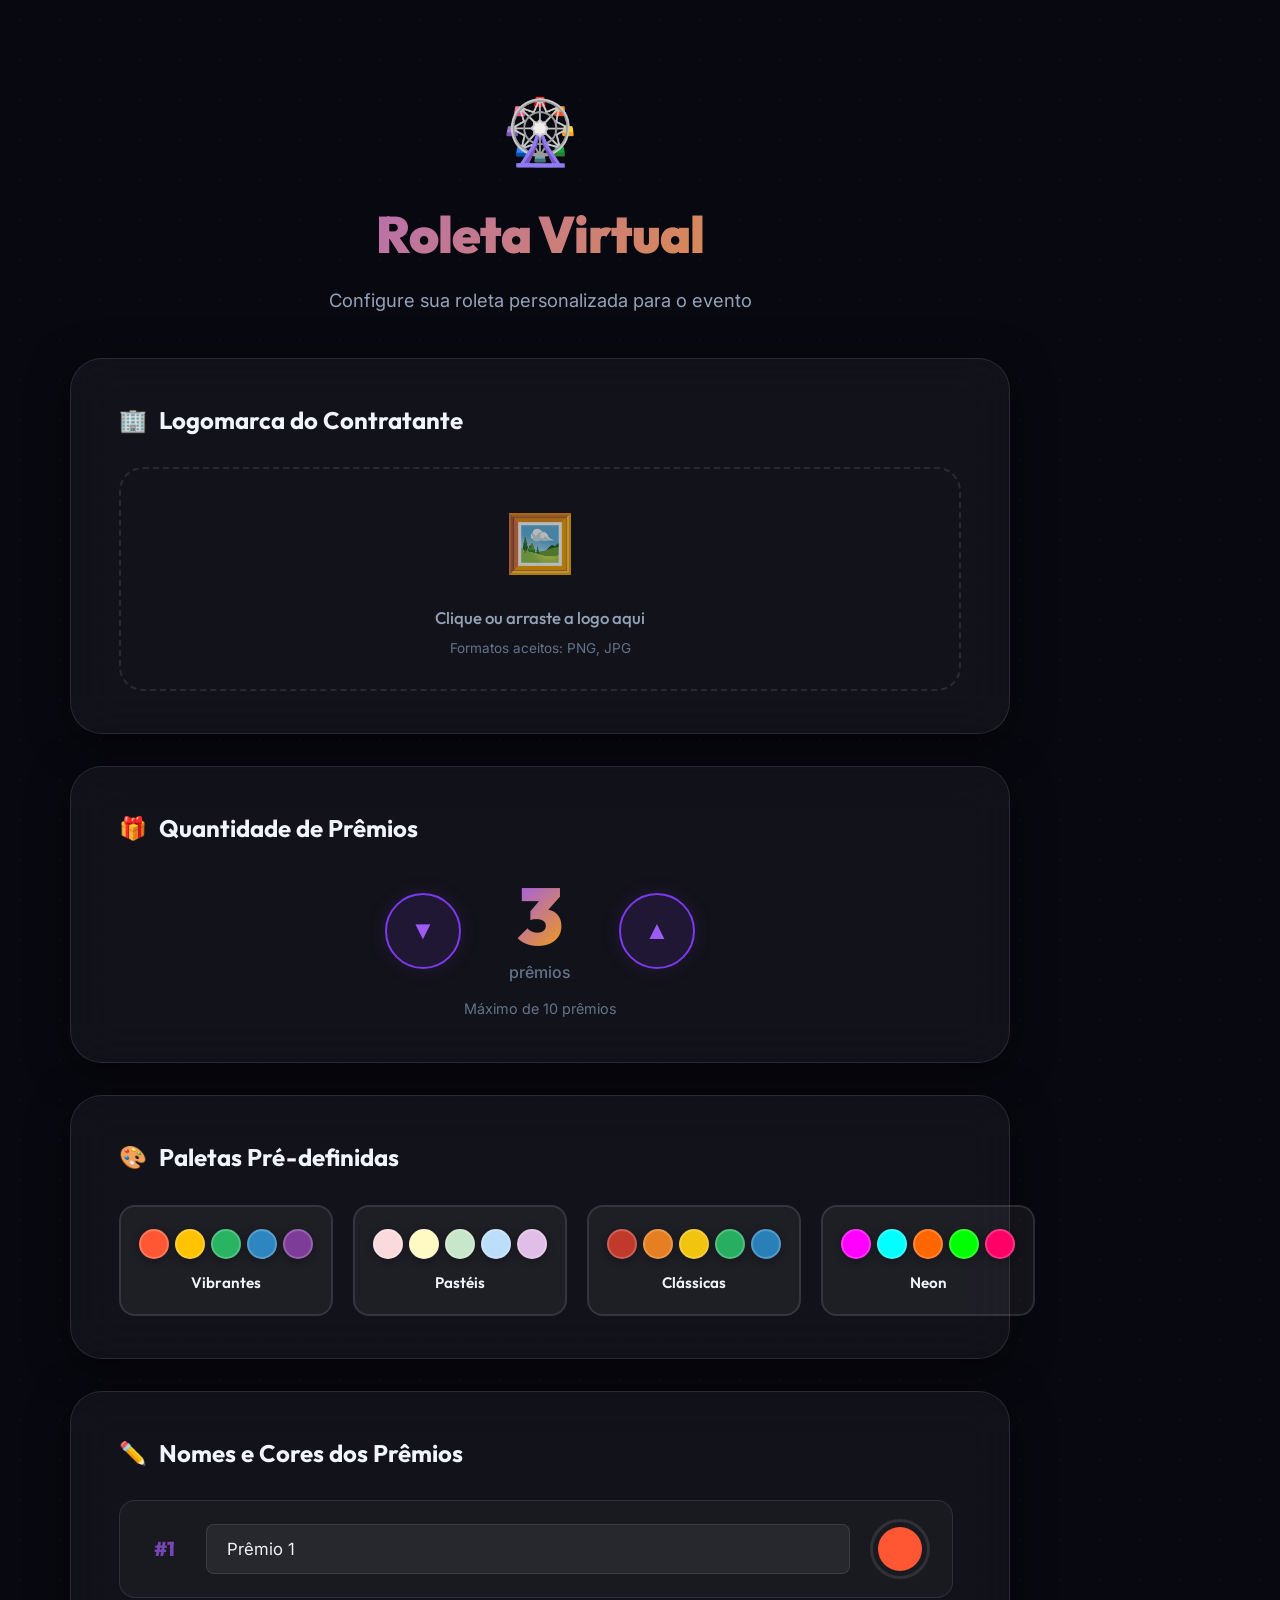
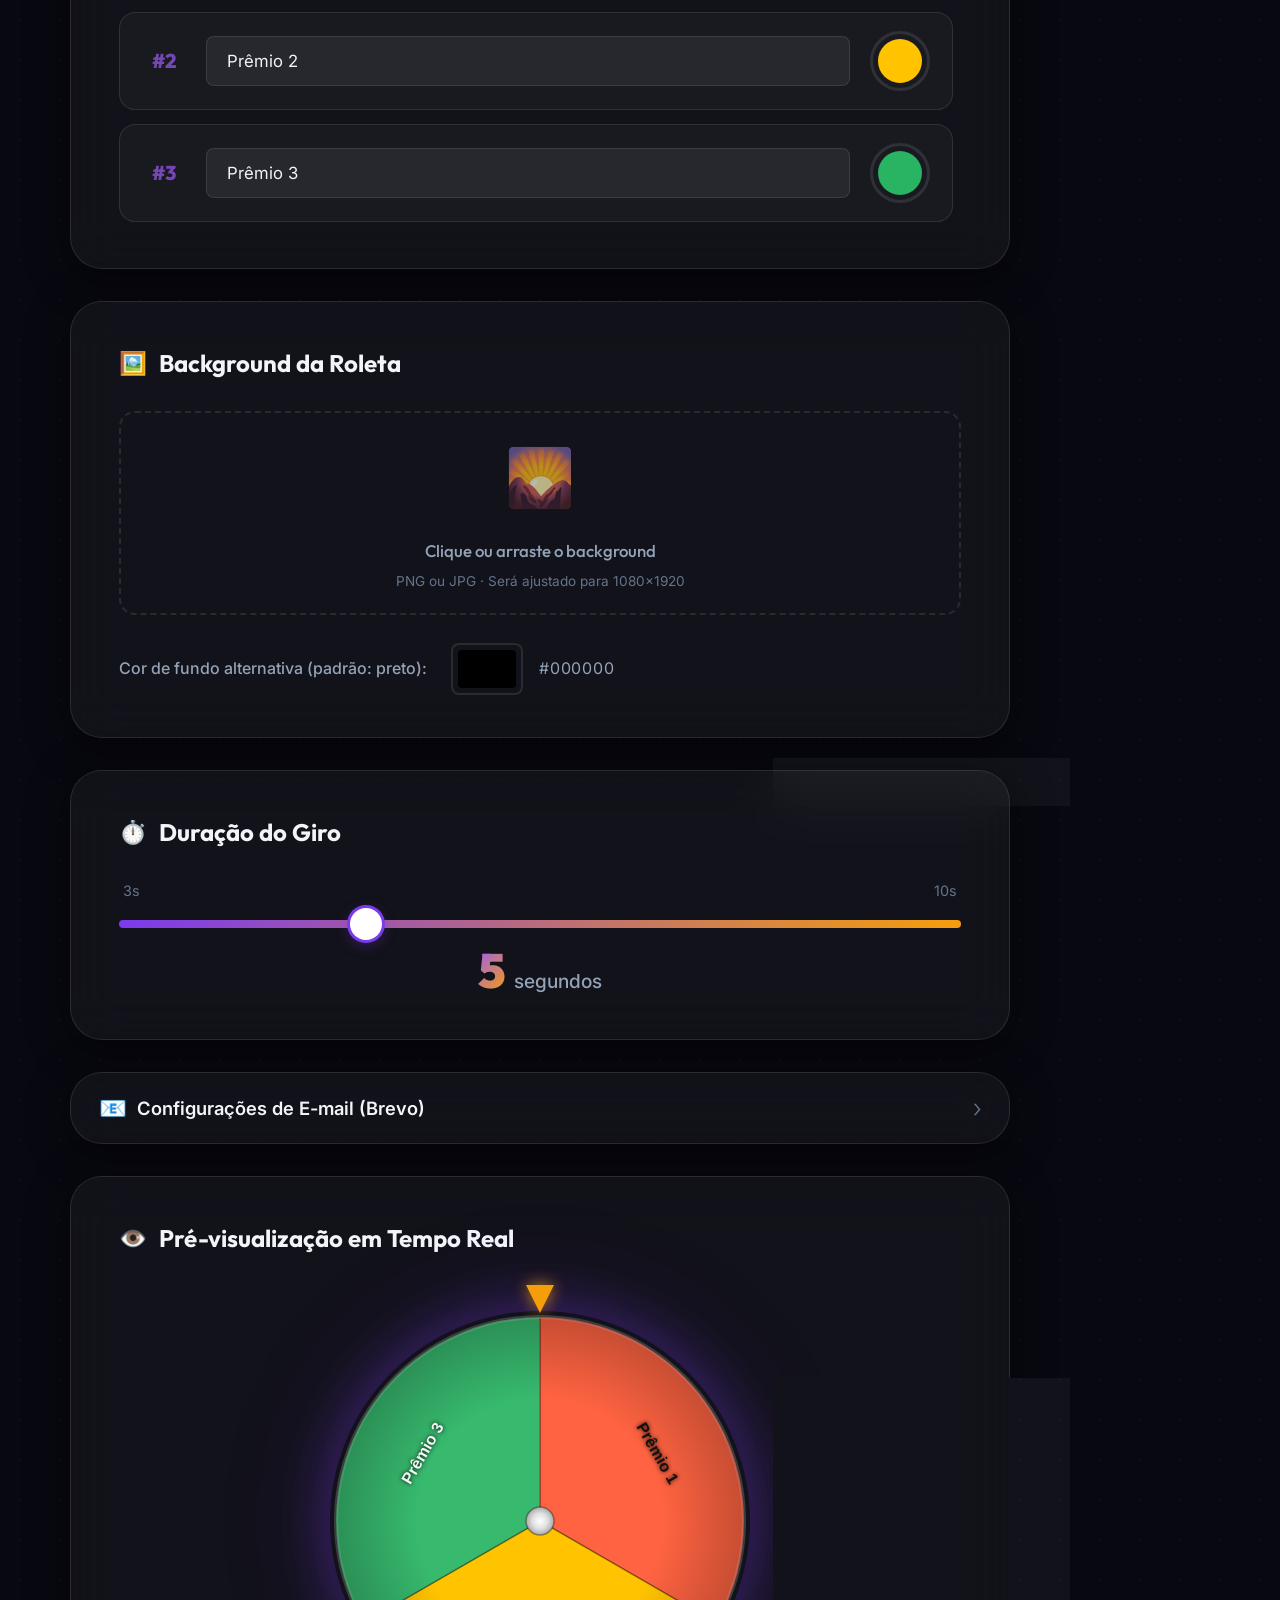
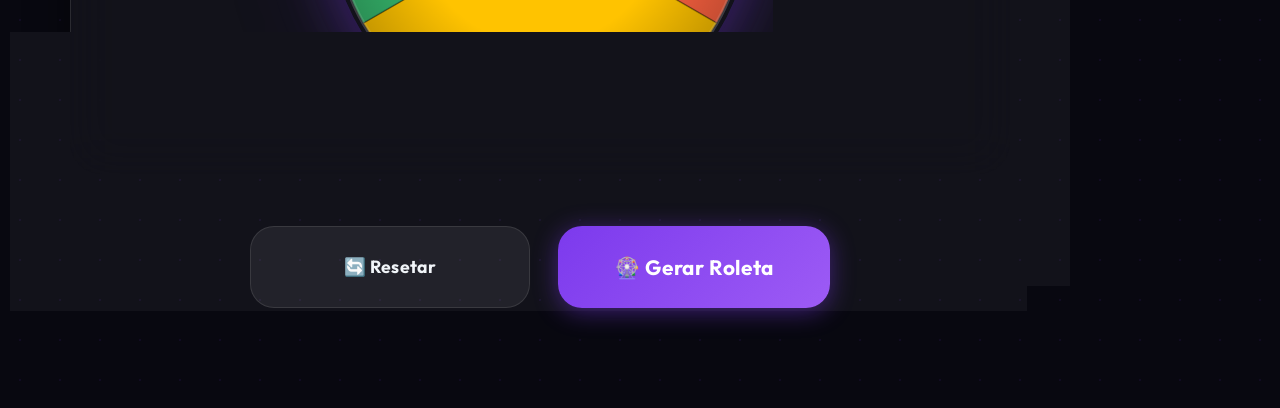
==== index.html @ 46b13ccb "feat: secao configuracoes Brevo recolhivel com accordion animado - Secao recolhida por padrao ao car" ====
<!DOCTYPE html>
<html lang="pt-BR">
<head>
    <meta charset="UTF-8">
    <meta name="viewport" content="width=1080, initial-scale=1.0">
    <meta name="description" content="Dashboard de configuração da roleta virtual interativa para eventos em totens.">
    <title>Roleta Virtual — Configurações</title>
    <link rel="preconnect" href="https://fonts.googleapis.com">
    <link rel="preconnect" href="https://fonts.gstatic.com" crossorigin>
    <link href="https://fonts.googleapis.com/css2?family=Outfit:wght@300;400;500;600;700;800;900&family=Inter:wght@300;400;500;600&display=swap" rel="stylesheet">
    <link rel="stylesheet" href="style.css">
</head>
<body data-page="dashboard">

    <div id="view-dashboard" class="view active">
        <div class="dashboard-container">

            <!-- Cabeçalho -->
            <header class="dashboard-header">
                <div class="header-icon">🎡</div>
                <h1 class="app-title">Roleta Virtual</h1>
                <p class="app-subtitle">Configure sua roleta personalizada para o evento</p>
            </header>

            <!-- 1. Logomarca do Contratante -->
            <section class="config-section glass-card" aria-label="Logomarca do Contratante">
                <h2 class="section-title"><span class="section-icon">🏢</span> Logomarca do Contratante</h2>
                <div class="logo-upload-area" id="logo-drop-zone" role="button" tabindex="0" aria-label="Área de upload da logomarca">
                    <div id="logo-preview-container" class="logo-preview hidden">
                        <img id="logo-preview-img" src="" alt="Logo do contratante">
                        <button class="btn-remove" id="btn-remove-logo" title="Remover logo" aria-label="Remover logo">✕</button>
                    </div>
                    <div id="logo-placeholder" class="upload-placeholder">
                        <div class="upload-icon">🖼️</div>
                        <p class="upload-main-text">Clique ou arraste a logo aqui</p>
                        <p class="upload-hint">Formatos aceitos: PNG, JPG</p>
                    </div>
                    <input type="file" id="input-logo" accept="image/png,image/jpeg" class="file-input-hidden" aria-label="Selecionar arquivo de logo">
                </div>
            </section>

            <!-- 2. Quantidade de Prêmios -->
            <section class="config-section glass-card" aria-label="Quantidade de Prêmios">
                <h2 class="section-title"><span class="section-icon">🎁</span> Quantidade de Prêmios</h2>
                <div class="prize-count-control">
                    <button class="btn-counter" id="btn-prize-down" aria-label="Diminuir quantidade de prêmios">▼</button>
                    <div class="counter-display" aria-live="polite">
                        <span id="prize-count-display" class="counter-number">3</span>
                        <span class="counter-label">prêmios</span>
                    </div>
                    <button class="btn-counter" id="btn-prize-up" aria-label="Aumentar quantidade de prêmios">▲</button>
                </div>
                <p class="section-hint">Máximo de 10 prêmios</p>
            </section>

            <!-- 3. Paletas Pré-definidas -->
            <section class="config-section glass-card" aria-label="Paletas de Cores Pré-definidas">
                <h2 class="section-title"><span class="section-icon">🎨</span> Paletas Pré-definidas</h2>
                <div class="palettes-grid" role="group" aria-label="Selecionar paleta de cores">
                    <button class="palette-btn" data-palette="vibrantes" id="palette-vibrantes" aria-pressed="false">
                        <div class="palette-preview" aria-hidden="true">
                            <span style="background:#FF5733"></span>
                            <span style="background:#FFC300"></span>
                            <span style="background:#28B463"></span>
                            <span style="background:#2E86C1"></span>
                            <span style="background:#7D3C98"></span>
                        </div>
                        <span class="palette-name">Vibrantes</span>
                    </button>
                    <button class="palette-btn" data-palette="pasteis" id="palette-pasteis" aria-pressed="false">
                        <div class="palette-preview" aria-hidden="true">
                            <span style="background:#FADADD"></span>
                            <span style="background:#FFF9C4"></span>
                            <span style="background:#C8E6C9"></span>
                            <span style="background:#BBDEFB"></span>
                            <span style="background:#E1BEE7"></span>
                        </div>
                        <span class="palette-name">Pastéis</span>
                    </button>
                    <button class="palette-btn" data-palette="classicas" id="palette-classicas" aria-pressed="false">
                        <div class="palette-preview" aria-hidden="true">
                            <span style="background:#C0392B"></span>
                            <span style="background:#E67E22"></span>
                            <span style="background:#F1C40F"></span>
                            <span style="background:#27AE60"></span>
                            <span style="background:#2980B9"></span>
                        </div>
                        <span class="palette-name">Clássicas</span>
                    </button>
                    <button class="palette-btn" data-palette="neon" id="palette-neon" aria-pressed="false">
                        <div class="palette-preview" aria-hidden="true">
                            <span style="background:#FF00FF"></span>
                            <span style="background:#00FFFF"></span>
                            <span style="background:#FF6600"></span>
                            <span style="background:#00FF00"></span>
                            <span style="background:#FF0066"></span>
                        </div>
                        <span class="palette-name">Neon</span>
                    </button>
                </div>
            </section>

            <!-- 4. Nomes e Cores dos Prêmios -->
            <section class="config-section glass-card" aria-label="Nomes e Cores dos Prêmios">
                <h2 class="section-title"><span class="section-icon">✏️</span> Nomes e Cores dos Prêmios</h2>
                <div class="prizes-list" id="prizes-list" role="list" aria-label="Lista de prêmios">
                    <!-- Gerado dinamicamente pelo JavaScript -->
                </div>
            </section>

            <!-- 5. Background da Roleta -->
            <section class="config-section glass-card" aria-label="Background da Roleta">
                <h2 class="section-title"><span class="section-icon">🖼️</span> Background da Roleta</h2>
                <div class="bg-config">
                    <div class="bg-upload-area" id="bg-drop-zone" role="button" tabindex="0" aria-label="Área de upload do background">
                        <div id="bg-preview-container" class="bg-preview hidden">
                            <img id="bg-preview-img" src="" alt="Preview do background">
                            <button class="btn-remove" id="btn-remove-bg" title="Remover background" aria-label="Remover background">✕</button>
                        </div>
                        <div id="bg-placeholder" class="upload-placeholder small">
                            <div class="upload-icon">🌄</div>
                            <p class="upload-main-text">Clique ou arraste o background</p>
                            <p class="upload-hint">PNG ou JPG · Será ajustado para 1080×1920</p>
                        </div>
                        <input type="file" id="input-bg" accept="image/png,image/jpeg" class="file-input-hidden" aria-label="Selecionar arquivo de background">
                    </div>
                    <div class="bg-color-section">
                        <label for="input-bg-color" class="color-label">Cor de fundo alternativa (padrão: preto):</label>
                        <div class="color-input-row">
                            <input type="color" id="input-bg-color" value="#000000" class="color-input-large" aria-label="Cor de fundo">
                            <span id="bg-color-hex" class="hex-display">#000000</span>
                        </div>
                    </div>
                </div>
            </section>

            <!-- 6. Duração do Giro -->
            <section class="config-section glass-card" aria-label="Duração do Giro">
                <h2 class="section-title"><span class="section-icon">⏱️</span> Duração do Giro</h2>
                <div class="duration-control">
                    <div class="duration-labels">
                        <span>3s</span>
                        <span>10s</span>
                    </div>
                    <input type="range" id="input-duration" min="3" max="10" value="5" step="0.5"
                           class="range-slider" aria-label="Duração do giro" aria-valuemin="3" aria-valuemax="10" aria-valuenow="5">
                    <div class="duration-display">
                        <span id="duration-display" class="duration-value">5</span>
                        <span class="duration-unit">segundos</span>
                    </div>
                </div>
            </section>

            <!-- 7. Configurações de E-mail (Brevo API) -->
            <section class="config-section glass-card accordion-section" aria-label="Configurações de E-mail">
                <button class="accordion-header" id="btn-email-config-toggle" aria-expanded="false" aria-controls="email-config-body">
                    <span class="accordion-title">
                        <span class="section-icon">📧</span> Configurações de E-mail (Brevo)
                    </span>
                    <span class="accordion-chevron" aria-hidden="true">&#8250;</span>
                </button>
                <div class="accordion-body" id="email-config-body" hidden>
                    <p class="section-hint">Configurações para envio automático e gratuito da planilha direta ao cliente (300 envios/dia grátis).</p>
                    <div class="email-config-form">
                        <div class="config-form-group">
                            <label for="input-brevo-api-key" class="color-label">Chave de API Brevo (v3):</label>
                            <input type="password" id="input-brevo-api-key" class="prize-name-input" placeholder="xkeysib-..." aria-label="Chave de API Brevo">
                        </div>
                        <div class="config-form-group-row">
                            <div class="config-form-group">
                                <label for="input-sender-email" class="color-label">E-mail do Remetente (Autorizado na Brevo):</label>
                                <input type="email" id="input-sender-email" class="prize-name-input" placeholder="seu-email@dominio.com" aria-label="E-mail do remetente">
                            </div>
                            <div class="config-form-group">
                                <label for="input-sender-name" class="color-label">Nome do Remetente:</label>
                                <input type="text" id="input-sender-name" class="prize-name-input" placeholder="Ex: Evento Roleta" aria-label="Nome do remetente">
                            </div>
                        </div>
                    </div>
                </div>
            </section>


            <!-- 8. Pré-visualização -->
            <section class="config-section glass-card" aria-label="Pré-visualização da Roleta">
                <h2 class="section-title"><span class="section-icon">👁️</span> Pré-visualização em Tempo Real</h2>
                <div class="preview-container">
                    <div class="preview-pointer-top" aria-hidden="true"></div>
                    <canvas id="preview-canvas" width="420" height="420" aria-label="Pré-visualização da roleta"></canvas>
                </div>
            </section>

            <!-- 8. Botões de Ação -->
            <div class="dashboard-actions">
                <button class="btn btn-secondary" id="btn-reset" aria-label="Resetar todas as configurações">
                    🔄 Resetar
                </button>
                <button class="btn btn-primary btn-generate" id="btn-generate" aria-label="Gerar a roleta com as configurações atuais">
                    🎡 Gerar Roleta
                </button>
            </div>

        </div>
    </div>

    <script src="app.js"></script>
    <script>
        // Accordion: Configurações de E-mail (Brevo)
        const emailToggleBtn = document.getElementById('btn-email-config-toggle');
        const emailConfigBody = document.getElementById('email-config-body');

        if (emailToggleBtn && emailConfigBody) {
            emailToggleBtn.addEventListener('click', () => {
                const isExpanded = emailToggleBtn.getAttribute('aria-expanded') === 'true';
                if (isExpanded) {
                    emailToggleBtn.setAttribute('aria-expanded', 'false');
                    emailConfigBody.hidden = true;
                } else {
                    emailToggleBtn.setAttribute('aria-expanded', 'true');
                    emailConfigBody.hidden = false;
                }
            });
        }
    </script>
</body>
</html>
---- style.css ----
/* ════════════════════════════════════════════════════
   ROLETA VIRTUAL — DESIGN SYSTEM
   Resolução alvo: 1080 × 1920 px (portrait totem)
════════════════════════════════════════════════════ */

/* ── Custom Properties ── */
:root {
    /* Cores base */
    --bg-base:         #080810;
    --bg-card:         rgba(255, 255, 255, 0.045);
    --bg-card-hover:   rgba(255, 255, 255, 0.075);
    --bg-input:        rgba(255, 255, 255, 0.06);
    --bg-input-focus:  rgba(124, 58, 237, 0.1);

    /* Bordas */
    --border-glass:       rgba(255, 255, 255, 0.10);
    --border-glass-hover: rgba(255, 255, 255, 0.22);
    --border-accent:      rgba(124, 58, 237, 0.5);

    /* Cores de destaque */
    --accent-purple:      #7c3aed;
    --accent-purple-mid:  #8b47f5;
    --accent-purple-light:#9d5bf5;
    --accent-gold:        #f59e0b;
    --accent-orange:      #f97316;
    --accent-danger:      #ef4444;
    --accent-danger-dark: #dc2626;

    /* Texto */
    --text-primary:   #f1f5f9;
    --text-secondary: #94a3b8;
    --text-muted:     #64748b;

    /* Border radius */
    --r-sm:  8px;
    --r-md:  16px;
    --r-lg:  24px;
    --r-xl:  32px;
    --r-2xl: 48px;

    /* Sombras */
    --shadow-card:    0 8px 40px rgba(0, 0, 0, 0.5);
    --shadow-purple:  0 0 40px rgba(124, 58, 237, 0.35);
    --shadow-gold:    0 0 40px rgba(245, 158, 11, 0.45);

    /* Transição padrão */
    --ease: all 0.3s cubic-bezier(0.4, 0, 0.2, 1);
    --ease-bounce: all 0.4s cubic-bezier(0.34, 1.56, 0.64, 1);
}

/* ══════════════════════════════════════════
   RESET & BASE
═══════════════════════════════════════════ */
*, *::before, *::after {
    box-sizing: border-box;
    margin: 0;
    padding: 0;
}

html {
    font-size: 16px;
    scroll-behavior: smooth;
}

body {
    width: 1080px;
    background: var(--bg-base);
    color: var(--text-primary);
    font-family: 'Inter', sans-serif;
    line-height: 1.6;
    overflow-x: hidden;
    /* Padrão de pontos sutil no fundo */
    background-image: radial-gradient(rgba(124,58,237,0.08) 1px, transparent 1px);
    background-size: 40px 40px;
}

/* ══════════════════════════════════════════
   VIEWS (SPA Router)
═══════════════════════════════════════════ */
.view {
    display: none;
    width: 1080px;
    min-height: 1920px;
    position: relative;
}

.view.active {
    display: block;
}

/* ══════════════════════════════════════════
   TIPOGRAFIA
═══════════════════════════════════════════ */
.app-title {
    font-family: 'Outfit', sans-serif;
    font-size: 3.2rem;
    font-weight: 900;
    background: linear-gradient(135deg, var(--accent-purple-light) 0%, var(--accent-gold) 100%);
    -webkit-background-clip: text;
    -webkit-text-fill-color: transparent;
    background-clip: text;
    letter-spacing: -0.02em;
}

.app-subtitle {
    font-size: 1.15rem;
    color: var(--text-secondary);
    margin-top: 10px;
}

.section-title {
    font-family: 'Outfit', sans-serif;
    font-size: 1.5rem;
    font-weight: 700;
    color: var(--text-primary);
    display: flex;
    align-items: center;
    gap: 12px;
    margin-bottom: 28px;
}

.section-icon {
    font-size: 1.4rem;
    line-height: 1;
}

.section-hint {
    text-align: center;
    font-size: 0.9rem;
    color: var(--text-muted);
    margin-top: 12px;
}

/* ══════════════════════════════════════════
   ACCORDION (seção recolhível)
═══════════════════════════════════════════ */
.accordion-section {
    padding: 0 !important;
    overflow: hidden;
}

.accordion-header {
    width: 100%;
    display: flex;
    align-items: center;
    justify-content: space-between;
    background: transparent;
    border: none;
    padding: 22px 28px;
    cursor: pointer;
    color: var(--text-primary);
    font-family: inherit;
    font-size: 1rem;
    font-weight: 600;
    text-align: left;
    transition: background 0.2s;
    border-radius: var(--r-xl);
}

.accordion-header:hover {
    background: rgba(255, 255, 255, 0.04);
}

.accordion-title {
    display: flex;
    align-items: center;
    gap: 10px;
    font-size: 1.15rem;
}

.accordion-chevron {
    font-size: 1.6rem;
    font-weight: 300;
    color: var(--text-muted);
    transition: transform 0.3s cubic-bezier(0.4, 0, 0.2, 1);
    transform: rotate(0deg);
    line-height: 1;
    user-select: none;
}

.accordion-header[aria-expanded="true"] .accordion-chevron {
    transform: rotate(90deg);
}

.accordion-body {
    padding: 0 28px 24px;
    animation: accordionOpen 0.28s cubic-bezier(0.4, 0, 0.2, 1);
}

.accordion-body[hidden] {
    display: none;
}

@keyframes accordionOpen {
    from { opacity: 0; transform: translateY(-8px); }
    to   { opacity: 1; transform: translateY(0);    }
}


/* ══════════════════════════════════════════
   GLASSMORPHISM CARDS
═══════════════════════════════════════════ */
.glass-card {
    background: var(--bg-card);
    border: 1px solid var(--border-glass);
    border-radius: var(--r-xl);
    backdrop-filter: blur(24px);
    -webkit-backdrop-filter: blur(24px);
    box-shadow: var(--shadow-card);
    transition: var(--ease);
}

.glass-card:hover {
    border-color: var(--border-glass-hover);
    background: var(--bg-card-hover);
}

/* ══════════════════════════════════════════
   BOTÕES
═══════════════════════════════════════════ */
.btn {
    display: inline-flex;
    align-items: center;
    justify-content: center;
    gap: 10px;
    padding: 18px 42px;
    border: none;
    border-radius: var(--r-md);
    font-family: 'Outfit', sans-serif;
    font-size: 1.1rem;
    font-weight: 700;
    cursor: pointer;
    transition: var(--ease);
    white-space: nowrap;
    letter-spacing: 0.02em;
    position: relative;
    overflow: hidden;
}

/* Efeito shimmer no hover */
.btn::before {
    content: '';
    position: absolute;
    inset: 0;
    background: linear-gradient(120deg, transparent 30%, rgba(255,255,255,0.12) 50%, transparent 70%);
    transform: translateX(-100%);
    transition: transform 0.5s ease;
}

.btn:hover::before {
    transform: translateX(100%);
}

/* Botão Primário */
.btn-primary {
    background: linear-gradient(135deg, var(--accent-purple) 0%, var(--accent-purple-light) 100%);
    color: white;
    box-shadow: 0 4px 24px rgba(124, 58, 237, 0.45);
}

.btn-primary:hover {
    transform: translateY(-3px);
    box-shadow: 0 10px 40px rgba(124, 58, 237, 0.65);
}

.btn-primary:active {
    transform: translateY(-1px);
}

/* Botão Secundário */
.btn-secondary {
    background: rgba(255, 255, 255, 0.07);
    color: var(--text-primary);
    border: 1px solid var(--border-glass);
}

.btn-secondary:hover {
    background: rgba(255, 255, 255, 0.14);
    border-color: var(--border-glass-hover);
    transform: translateY(-2px);
}

/* Botão de Navegação */
.btn-nav {
    background: rgba(255, 255, 255, 0.09);
    color: var(--text-primary);
    border: 1px solid var(--border-glass);
    padding: 14px 30px;
    font-size: 1rem;
    border-radius: var(--r-md);
}

.btn-nav:hover {
    background: rgba(255, 255, 255, 0.18);
    border-color: var(--border-glass-hover);
    transform: translateY(-2px);
    box-shadow: 0 6px 20px rgba(0,0,0,0.3);
}

/* Botão de Perigo */
.btn-danger {
    background: linear-gradient(135deg, var(--accent-danger-dark) 0%, var(--accent-danger) 100%);
    color: white;
    padding: 14px 30px;
    font-size: 1rem;
    border-radius: var(--r-md);
    border: none;
    box-shadow: 0 4px 18px rgba(239, 68, 68, 0.35);
}

.btn-danger:hover {
    transform: translateY(-3px);
    box-shadow: 0 10px 35px rgba(239, 68, 68, 0.55);
}

/* Botão de Gerar Roleta */
.btn-generate {
    font-size: 1.3rem;
    padding: 28px 56px;
    border-radius: var(--r-lg);
    letter-spacing: 0.03em;
}

/* Botão Fechar Modal */
.btn-modal-close {
    margin-top: 30px;
    padding: 22px 70px;
    font-size: 1.3rem;
    border-radius: var(--r-lg);
}

/* ══════════════════════════════════════════
   DASHBOARD LAYOUT
═══════════════════════════════════════════ */
.dashboard-container {
    padding: 60px 70px 80px;
    display: flex;
    flex-direction: column;
    gap: 32px;
}

.dashboard-header {
    text-align: center;
    padding: 20px 0 10px;
}

.header-icon {
    font-size: 4rem;
    margin-bottom: 12px;
    display: block;
    animation: float 4s ease-in-out infinite;
}

@keyframes float {
    0%, 100% { transform: translateY(0px); }
    50%       { transform: translateY(-10px); }
}

.config-section {
    padding: 42px 48px;
}

/* ── Upload de Logo ── */
.logo-upload-area {
    position: relative;
    width: 100%;
    min-height: 220px;
    border: 2px dashed var(--border-glass);
    border-radius: var(--r-lg);
    cursor: pointer;
    transition: var(--ease);
    overflow: hidden;
    display: flex;
    align-items: center;
    justify-content: center;
}

.logo-upload-area:hover,
.logo-upload-area.drag-over {
    border-color: var(--accent-purple);
    background: rgba(124, 58, 237, 0.06);
    box-shadow: 0 0 30px rgba(124, 58, 237, 0.15);
}

.logo-upload-area.drag-over {
    border-style: solid;
}

.upload-placeholder {
    text-align: center;
    color: var(--text-secondary);
    padding: 30px;
    pointer-events: none;
}

.upload-placeholder.small {
    padding: 20px;
}

.upload-icon {
    font-size: 3.5rem;
    margin-bottom: 16px;
    display: block;
    opacity: 0.7;
}

.upload-main-text {
    font-family: 'Outfit', sans-serif;
    font-size: 1.05rem;
    font-weight: 500;
    margin-bottom: 6px;
}

.upload-hint {
    font-size: 0.85rem;
    color: var(--text-muted);
}

.file-input-hidden {
    position: absolute;
    inset: 0;
    opacity: 0;
    cursor: pointer;
    width: 100%;
    height: 100%;
    z-index: 5;
}

.logo-preview {
    width: 100%;
    height: 220px;
    display: flex;
    align-items: center;
    justify-content: center;
    position: relative;
}

.logo-preview img {
    max-width: calc(100% - 40px);
    max-height: 200px;
    object-fit: contain;
    border-radius: var(--r-sm);
    filter: drop-shadow(0 4px 20px rgba(0,0,0,0.4));
}

.btn-remove {
    position: absolute;
    top: 12px;
    right: 12px;
    background: rgba(239, 68, 68, 0.85);
    color: white;
    border: none;
    border-radius: 50%;
    width: 38px;
    height: 38px;
    font-size: 15px;
    font-weight: 700;
    cursor: pointer;
    display: flex;
    align-items: center;
    justify-content: center;
    transition: var(--ease);
    z-index: 10;
    box-shadow: 0 2px 10px rgba(239, 68, 68, 0.4);
}

.btn-remove:hover {
    background: var(--accent-danger-dark);
    transform: scale(1.15) rotate(90deg);
    box-shadow: 0 4px 20px rgba(239, 68, 68, 0.6);
}

/* ── Controle de Quantidade de Prêmios ── */
.prize-count-control {
    display: flex;
    align-items: center;
    justify-content: center;
    gap: 48px;
}

.btn-counter {
    width: 76px;
    height: 76px;
    border-radius: 50%;
    border: 2px solid var(--accent-purple);
    background: rgba(124, 58, 237, 0.12);
    color: var(--accent-purple-light);
    font-size: 1.6rem;
    font-weight: 700;
    cursor: pointer;
    transition: var(--ease-bounce);
    display: flex;
    align-items: center;
    justify-content: center;
    box-shadow: 0 0 20px rgba(124, 58, 237, 0.15);
}

.btn-counter:hover {
    background: var(--accent-purple);
    color: white;
    transform: scale(1.12);
    box-shadow: 0 0 30px rgba(124, 58, 237, 0.5);
}

.btn-counter:active {
    transform: scale(0.93);
}

.counter-display {
    display: flex;
    flex-direction: column;
    align-items: center;
    gap: 4px;
}

.counter-number {
    font-family: 'Outfit', sans-serif;
    font-size: 5rem;
    font-weight: 900;
    background: linear-gradient(135deg, var(--accent-purple-light), var(--accent-gold));
    -webkit-background-clip: text;
    -webkit-text-fill-color: transparent;
    background-clip: text;
    line-height: 1;
    transition: transform 0.2s cubic-bezier(0.34, 1.56, 0.64, 1);
}

.counter-number.pop {
    transform: scale(1.25);
}

.counter-label {
    font-size: 1rem;
    color: var(--text-muted);
    font-weight: 500;
}

/* ── Paletas ── */
.palettes-grid {
    display: grid;
    grid-template-columns: repeat(4, 1fr);
    gap: 20px;
}

.palette-btn {
    background: rgba(255, 255, 255, 0.05);
    border: 2px solid var(--border-glass);
    border-radius: var(--r-md);
    padding: 22px 18px;
    cursor: pointer;
    transition: var(--ease);
    color: var(--text-primary);
    font-family: 'Outfit', sans-serif;
    font-size: 1rem;
    font-weight: 600;
    display: flex;
    flex-direction: column;
    align-items: center;
    gap: 14px;
}

.palette-btn:hover {
    border-color: var(--accent-purple);
    background: rgba(124, 58, 237, 0.12);
    transform: translateY(-4px);
    box-shadow: 0 8px 24px rgba(124, 58, 237, 0.2);
}

.palette-btn.active,
.palette-btn[aria-pressed="true"] {
    border-color: var(--accent-gold);
    background: rgba(245, 158, 11, 0.12);
    box-shadow: 0 0 20px rgba(245, 158, 11, 0.25);
}

.palette-preview {
    display: flex;
    gap: 6px;
}

.palette-preview span {
    width: 30px;
    height: 30px;
    border-radius: 50%;
    display: block;
    border: 2px solid rgba(255,255,255,0.2);
    box-shadow: 0 2px 8px rgba(0,0,0,0.3);
}

.palette-name {
    font-size: 0.95rem;
}

/* ── Lista de Prêmios ── */
.prizes-list {
    display: flex;
    flex-direction: column;
    gap: 14px;
    max-height: 620px;
    overflow-y: auto;
    padding-right: 8px;
    padding-bottom: 4px;
}

.prizes-list::-webkit-scrollbar { width: 6px; }
.prizes-list::-webkit-scrollbar-track { background: rgba(255,255,255,0.04); border-radius: 3px; }
.prizes-list::-webkit-scrollbar-thumb { background: var(--accent-purple); border-radius: 3px; }
.prizes-list::-webkit-scrollbar-thumb:hover { background: var(--accent-purple-light); }

.prize-item {
    display: flex;
    align-items: center;
    gap: 20px;
    padding: 18px 22px;
    background: rgba(255,255,255,0.03);
    border: 1px solid var(--border-glass);
    border-radius: var(--r-md);
    transition: var(--ease);
    animation: slideIn 0.3s ease-out both;
    position: relative;
}

.prize-item:hover {
    background: rgba(255,255,255,0.06);
    border-color: var(--border-glass-hover);
}

@keyframes slideIn {
    from { opacity: 0; transform: translateX(-24px); }
    to   { opacity: 1; transform: translateX(0); }
}

.prize-number {
    font-family: 'Outfit', sans-serif;
    font-size: 1.25rem;
    font-weight: 800;
    color: var(--accent-purple-light);
    min-width: 44px;
    text-align: center;
    opacity: 0.7;
}

.prize-name-input {
    flex: 1;
    background: var(--bg-input);
    border: 1px solid var(--border-glass);
    border-radius: var(--r-sm);
    padding: 14px 20px;
    color: var(--text-primary);
    font-family: 'Inter', sans-serif;
    font-size: 1.05rem;
    transition: var(--ease);
    outline: none;
}

.prize-name-input:focus {
    border-color: var(--accent-purple);
    background: var(--bg-input-focus);
    box-shadow: 0 0 0 3px rgba(124, 58, 237, 0.18);
}

.prize-name-input::placeholder {
    color: var(--text-muted);
}

.prize-color-input {
    width: 60px;
    height: 60px;
    border: 3px solid var(--border-glass);
    border-radius: 50%;
    cursor: pointer;
    padding: 5px;
    background: transparent;
    transition: var(--ease);
    -webkit-appearance: none;
    appearance: none;
}

.prize-color-input::-webkit-color-swatch-wrapper {
    padding: 0;
    border-radius: 50%;
}

.prize-color-input::-webkit-color-swatch {
    border: none;
    border-radius: 50%;
}

.prize-color-input:hover {
    border-color: var(--accent-purple);
    transform: scale(1.12);
    box-shadow: 0 0 15px rgba(124, 58, 237, 0.4);
}

/* ── Background da Roleta ── */
.bg-config {
    display: flex;
    flex-direction: column;
    gap: 28px;
}

.bg-upload-area {
    position: relative;
    width: 100%;
    min-height: 160px;
    border: 2px dashed var(--border-glass);
    border-radius: var(--r-md);
    cursor: pointer;
    transition: var(--ease);
    overflow: hidden;
    display: flex;
    align-items: center;
    justify-content: center;
}

.bg-upload-area:hover,
.bg-upload-area.drag-over {
    border-color: var(--accent-purple);
    background: rgba(124, 58, 237, 0.06);
}

.bg-preview {
    width: 100%;
    height: 160px;
    display: flex;
    align-items: center;
    justify-content: center;
    position: relative;
}

.bg-preview img {
    max-width: calc(100% - 40px);
    max-height: 140px;
    object-fit: cover;
    border-radius: var(--r-sm);
}

.bg-color-section {
    display: flex;
    align-items: center;
    gap: 24px;
    flex-wrap: wrap;
}

.color-label {
    color: var(--text-secondary);
    font-size: 1rem;
    font-weight: 500;
}

.color-input-row {
    display: flex;
    align-items: center;
    gap: 16px;
}

.color-input-large {
    width: 72px;
    height: 52px;
    border: 2px solid var(--border-glass);
    border-radius: var(--r-sm);
    cursor: pointer;
    padding: 5px;
    background: transparent;
    transition: var(--ease);
    -webkit-appearance: none;
    appearance: none;
}

.color-input-large::-webkit-color-swatch-wrapper { padding: 0; border-radius: var(--r-sm); }
.color-input-large::-webkit-color-swatch { border: none; border-radius: calc(var(--r-sm) - 4px); }

.color-input-large:hover {
    border-color: var(--accent-purple);
    transform: scale(1.05);
}

.hex-display {
    font-family: 'Inter', monospace;
    font-size: 1rem;
    color: var(--text-secondary);
    letter-spacing: 0.05em;
}

/* ── Duração do Giro ── */
.duration-control {
    display: flex;
    flex-direction: column;
    gap: 18px;
    align-items: center;
}

.duration-labels {
    display: flex;
    justify-content: space-between;
    width: 100%;
    font-size: 0.9rem;
    color: var(--text-muted);
    padding: 0 4px;
}

.range-slider {
    -webkit-appearance: none;
    appearance: none;
    width: 100%;
    height: 8px;
    border-radius: 4px;
    background: linear-gradient(to right, var(--accent-purple), var(--accent-gold));
    outline: none;
    cursor: pointer;
}

.range-slider::-webkit-slider-thumb {
    -webkit-appearance: none;
    width: 32px;
    height: 32px;
    border-radius: 50%;
    background: white;
    cursor: pointer;
    box-shadow: 0 0 0 3px var(--accent-purple), 0 4px 15px rgba(124, 58, 237, 0.4);
    transition: var(--ease);
}

.range-slider::-webkit-slider-thumb:hover {
    transform: scale(1.2);
    box-shadow: 0 0 0 4px var(--accent-purple), 0 6px 25px rgba(124, 58, 237, 0.6);
}

.duration-display {
    display: flex;
    align-items: baseline;
    gap: 8px;
}

.duration-value {
    font-family: 'Outfit', sans-serif;
    font-size: 3rem;
    font-weight: 900;
    background: linear-gradient(135deg, var(--accent-purple-light), var(--accent-gold));
    -webkit-background-clip: text;
    -webkit-text-fill-color: transparent;
    background-clip: text;
    line-height: 1;
    transition: var(--ease);
}

.duration-unit {
    font-size: 1.2rem;
    color: var(--text-secondary);
    font-weight: 500;
}

/* ── Preview da Roleta ── */
.preview-container {
    display: flex;
    flex-direction: column;
    align-items: center;
    gap: 0;
}

.preview-pointer-top {
    width: 0;
    height: 0;
    border-left: 14px solid transparent;
    border-right: 14px solid transparent;
    border-top: 28px solid var(--accent-gold);
    filter: drop-shadow(0 0 8px rgba(245, 158, 11, 0.8));
    z-index: 2;
    margin-bottom: -2px;
    animation: pointerGlow 1.5s ease-in-out infinite alternate;
}

@keyframes pointerGlow {
    from { filter: drop-shadow(0 0 6px rgba(245, 158, 11, 0.6)); }
    to   { filter: drop-shadow(0 0 20px rgba(245, 158, 11, 1)); }
}

#preview-canvas {
    border-radius: 50%;
    box-shadow: 0 0 60px rgba(124, 58, 237, 0.4), 0 0 120px rgba(124, 58, 237, 0.15);
}

/* ── Botões de Ação Dashboard ── */
.dashboard-actions {
    display: flex;
    gap: 28px;
    justify-content: center;
    padding: 20px 0 20px;
}

.dashboard-actions .btn-secondary {
    flex: 0 0 280px;
    padding: 22px 40px;
    font-size: 1.1rem;
    border-radius: var(--r-lg);
}

/* ══════════════════════════════════════════
   VIEW: ROLETA
═══════════════════════════════════════════ */
#view-roulette {
    height: 1920px;
    display: flex;
    flex-direction: column;
    align-items: center;
    justify-content: space-evenly;
    padding: 40px 40px;
    position: relative;
    overflow: hidden;
}

.roulette-bg {
    position: absolute;
    inset: 0;
    background: #000;
    background-size: cover;
    background-position: center;
    z-index: 0;
    transition: background 0.5s ease;
}

.roulette-overlay {
    position: absolute;
    inset: 0;
    background: linear-gradient(
        to bottom,
        rgba(0,0,0,0.35) 0%,
        rgba(0,0,0,0.1) 40%,
        rgba(0,0,0,0.1) 60%,
        rgba(0,0,0,0.5) 100%
    );
    z-index: 1;
}

.roulette-nav {
    display: flex;
    justify-content: space-between;
    width: 100%;
    z-index: 10;
    gap: 20px;
}

.roulette-logo-area {
    z-index: 10;
    display: flex;
    justify-content: center;
    align-items: center;
    width: 100%;
    min-height: 140px;
}

#roulette-logo {
    max-width: 460px;
    max-height: 160px;
    object-fit: contain;
    filter: drop-shadow(0 6px 30px rgba(0,0,0,0.6));
}

.roulette-wheel-wrapper {
    position: relative;
    z-index: 10;
    display: flex;
    flex-direction: column;
    align-items: center;
}

.pointer-wrap {
    z-index: 20;
    display: flex;
    justify-content: center;
    margin-bottom: -6px;
}

.pointer-triangle {
    width: 0;
    height: 0;
    border-left: 28px solid transparent;
    border-right: 28px solid transparent;
    border-top: 58px solid var(--accent-gold);
    filter: drop-shadow(0 0 12px rgba(245, 158, 11, 0.9));
    animation: pointerPulse 2s ease-in-out infinite;
}

@keyframes pointerPulse {
    0%, 100% { filter: drop-shadow(0 0 10px rgba(245, 158, 11, 0.7)); }
    50%       { filter: drop-shadow(0 0 28px rgba(245, 158, 11, 1)); }
}

.canvas-glow-ring {
    position: absolute;
    width: 920px;
    height: 920px;
    border-radius: 50%;
    background: transparent;
    border: 3px solid rgba(124, 58, 237, 0.2);
    box-shadow:
        0 0 60px rgba(124, 58, 237, 0.35),
        0 0 120px rgba(124, 58, 237, 0.15),
        inset 0 0 80px rgba(0,0,0,0.4);
    pointer-events: none;
    z-index: 11;
}

.roulette-canvas {
    width: 860px;
    height: 860px;
    border-radius: 50%;
    display: block;
    cursor: pointer;
    position: relative;
    z-index: 12;
    transition: filter 0.3s ease;
}

.roulette-canvas.spinning {
    filter: drop-shadow(0 0 40px rgba(124, 58, 237, 0.6));
}

.roulette-actions {
    z-index: 10;
    display: flex;
    justify-content: center;
}

.btn-spin {
    display: flex;
    align-items: center;
    justify-content: center;
    gap: 16px;
    background: linear-gradient(135deg, var(--accent-gold) 0%, var(--accent-orange) 100%);
    color: white;
    border: none;
    border-radius: 100px;
    padding: 36px 100px;
    font-family: 'Outfit', sans-serif;
    font-size: 2.2rem;
    font-weight: 900;
    cursor: pointer;
    letter-spacing: 0.06em;
    text-transform: uppercase;
    box-shadow:
        0 8px 40px rgba(245, 158, 11, 0.55),
        0 0 80px rgba(245, 158, 11, 0.2),
        inset 0 1px 0 rgba(255,255,255,0.2);
    transition: var(--ease);
    position: relative;
    overflow: hidden;
}

.btn-spin::after {
    content: '';
    position: absolute;
    inset: 0;
    background: linear-gradient(120deg, transparent 30%, rgba(255,255,255,0.15) 50%, transparent 70%);
    animation: spinBtnShimmer 3s ease-in-out infinite;
}

@keyframes spinBtnShimmer {
    0%   { transform: translateX(-100%); }
    30%  { transform: translateX(100%); }
    100% { transform: translateX(100%); }
}

.btn-spin:hover {
    transform: translateY(-5px) scale(1.03);
    box-shadow:
        0 16px 60px rgba(245, 158, 11, 0.7),
        0 0 100px rgba(245, 158, 11, 0.3);
}

.btn-spin:active {
    transform: translateY(-1px) scale(0.99);
}

.btn-spin:disabled {
    opacity: 0.5;
    cursor: not-allowed;
    transform: none;
}

.spin-icon {
    font-size: 2.4rem;
}

.last-prize-display {
    z-index: 10;
    text-align: center;
    display: flex;
    flex-direction: column;
    align-items: center;
    gap: 10px;
    min-height: 90px;
}

.last-prize-label {
    font-size: 0.95rem;
    color: rgba(255,255,255,0.45);
    text-transform: uppercase;
    letter-spacing: 0.12em;
    font-weight: 500;
}

.last-prize-name {
    font-family: 'Outfit', sans-serif;
    font-size: 2rem;
    font-weight: 800;
    color: var(--accent-gold);
    text-shadow: 0 0 25px rgba(245, 158, 11, 0.7), 0 0 50px rgba(245, 158, 11, 0.3);
    transition: var(--ease);
}

/* ══════════════════════════════════════════
   VIEW: ESTATÍSTICAS
═══════════════════════════════════════════ */
.stats-container {
    padding: 60px 70px 80px;
    display: flex;
    flex-direction: column;
    gap: 32px;
    min-height: 1920px;
}

.stats-header {
    text-align: center;
    padding: 20px 0 10px;
}

.stats-nav {
    display: flex;
    gap: 20px;
    justify-content: center;
    flex-wrap: wrap;
}

.stat-card {
    padding: 60px 40px;
    text-align: center;
    position: relative;
    overflow: hidden;
}

.stat-card::before {
    content: '';
    position: absolute;
    top: -50%;
    left: -50%;
    width: 200%;
    height: 200%;
    background: radial-gradient(circle at center, rgba(124, 58, 237, 0.06) 0%, transparent 60%);
    pointer-events: none;
}

.stat-number {
    font-family: 'Outfit', sans-serif;
    font-size: 8rem;
    font-weight: 900;
    background: linear-gradient(135deg, var(--accent-purple-light) 0%, var(--accent-gold) 100%);
    -webkit-background-clip: text;
    -webkit-text-fill-color: transparent;
    background-clip: text;
    line-height: 1;
    transition: var(--ease);
}

.stat-label {
    font-family: 'Outfit', sans-serif;
    font-size: 1.4rem;
    color: var(--text-secondary);
    margin-top: 18px;
    font-weight: 500;
}

.stats-section {
    padding: 44px 48px;
}

.stats-bars {
    display: flex;
    flex-direction: column;
    gap: 22px;
}

.prize-stat-item {
    display: flex;
    align-items: center;
    gap: 20px;
    animation: slideIn 0.4s ease-out both;
}

.prize-stat-name {
    min-width: 220px;
    max-width: 220px;
    font-weight: 600;
    color: var(--text-primary);
    font-size: 1rem;
    white-space: nowrap;
    overflow: hidden;
    text-overflow: ellipsis;
}

.prize-stat-bar-wrap {
    flex: 1;
    height: 38px;
    background: rgba(255,255,255,0.05);
    border-radius: 19px;
    overflow: hidden;
    border: 1px solid var(--border-glass);
}

.prize-stat-bar {
    height: 100%;
    border-radius: 19px;
    transition: width 1.2s cubic-bezier(0.4, 0, 0.2, 1);
    min-width: 6px;
}

.prize-stat-count {
    min-width: 56px;
    text-align: right;
    font-family: 'Outfit', sans-serif;
    font-size: 1.3rem;
    font-weight: 800;
    color: var(--text-primary);
}

.chart-container {
    width: 100%;
    overflow-x: auto;
    display: flex;
    justify-content: center;
    margin-top: 8px;
}

/* ══════════════════════════════════════════
   MODAL DE RESULTADO
═══════════════════════════════════════════ */
.modal-overlay {
    position: fixed;
    inset: 0;
    background: rgba(0, 0, 0, 0.88);
    display: flex;
    align-items: center;
    justify-content: center;
    z-index: 1000;
    backdrop-filter: blur(12px);
    -webkit-backdrop-filter: blur(12px);
    animation: fadeIn 0.35s ease-out;
}

.modal-overlay.hidden {
    display: none;
}

@keyframes fadeIn {
    from { opacity: 0; }
    to   { opacity: 1; }
}

.modal-card {
    background: linear-gradient(155deg, rgba(18, 8, 40, 0.97), rgba(28, 18, 60, 0.97));
    border: 2px solid rgba(124, 58, 237, 0.4);
    border-radius: var(--r-2xl);
    padding: 80px 80px 70px;
    text-align: center;
    max-width: 820px;
    width: 90%;
    box-shadow:
        0 0 0 1px rgba(255,255,255,0.05),
        0 0 100px rgba(124, 58, 237, 0.45),
        var(--shadow-card);
    position: relative;
    overflow: hidden;
    animation: modalPop 0.5s cubic-bezier(0.34, 1.56, 0.64, 1);
}

@keyframes modalPop {
    from { opacity: 0; transform: scale(0.65) translateY(60px); }
    to   { opacity: 1; transform: scale(1) translateY(0); }
}

.confetti-canvas {
    position: absolute;
    inset: 0;
    width: 100%;
    height: 100%;
    pointer-events: none;
    z-index: 0;
}

.modal-emoji {
    font-size: 5.5rem;
    display: block;
    margin-bottom: 20px;
    animation: bounce 0.7s ease-in-out infinite alternate;
    position: relative;
    z-index: 1;
}

@keyframes bounce {
    from { transform: translateY(0) rotate(-5deg); }
    to   { transform: translateY(-18px) rotate(5deg); }
}

.modal-title {
    font-family: 'Outfit', sans-serif;
    font-size: 3.2rem;
    font-weight: 900;
    color: var(--text-primary);
    margin-bottom: 12px;
    position: relative;
    z-index: 1;
}

.modal-subtitle {
    color: var(--text-secondary);
    font-size: 1.25rem;
    margin-bottom: 30px;
    position: relative;
    z-index: 1;
    font-weight: 500;
}

.modal-prize-name {
    font-family: 'Outfit', sans-serif;
    font-size: 3.5rem;
    font-weight: 900;
    color: var(--accent-gold);
    text-shadow: 0 0 30px rgba(245, 158, 11, 0.8), 0 0 60px rgba(245, 158, 11, 0.4);
    padding: 28px 50px;
    background: rgba(245, 158, 11, 0.08);
    border: 2px solid rgba(245, 158, 11, 0.3);
    border-radius: var(--r-lg);
    margin-bottom: 8px;
    position: relative;
    z-index: 1;
    animation: prizeGlow 2s ease-in-out infinite alternate;
    word-break: break-word;
}

@keyframes prizeGlow {
    from { box-shadow: 0 0 20px rgba(245, 158, 11, 0.15); }
    to   { box-shadow: 0 0 50px rgba(245, 158, 11, 0.45); }
}

/* ══════════════════════════════════════════
   UTILITÁRIOS
═══════════════════════════════════════════ */
.hidden {
    display: none !important;
}

/* ══════════════════════════════════════════
   SCROLLBAR GLOBAL
═══════════════════════════════════════════ */
::-webkit-scrollbar { width: 8px; }
::-webkit-scrollbar-track { background: rgba(255,255,255,0.03); }
::-webkit-scrollbar-thumb { background: rgba(124, 58, 237, 0.5); border-radius: 4px; }
::-webkit-scrollbar-thumb:hover { background: var(--accent-purple); }

.export-section {
    display: flex;
    flex-direction: column;
    align-items: center;
    gap: 24px;
    padding: 44px 48px;
    margin-bottom: 60px;
}

.email-send-container {
    display: flex;
    flex-direction: column;
    align-items: center;
    gap: 16px;
    width: 100%;
    max-width: 460px;
    margin: 10px 0;
}

.btn-export {
    width: 100%;
    padding: 18px 24px;
    font-size: 1.05rem;
    font-weight: 700;
    border-radius: var(--r-md);
    cursor: pointer;
}

/* Divisor Visual */
.export-divider {
    display: flex;
    flex-direction: column;
    align-items: center;
    justify-content: center;
    gap: 16px;
}

.divider-line {
    width: 1px;
    flex: 1;
    background: rgba(255, 255, 255, 0.1);
}

.divider-or {
    font-family: 'Outfit', sans-serif;
    font-size: 0.95rem;
    font-weight: 600;
    color: var(--text-muted);
    text-transform: uppercase;
    letter-spacing: 0.1em;
    padding: 8px;
    background: rgba(255, 255, 255, 0.05);
    border: 1px solid rgba(255, 255, 255, 0.1);
    border-radius: 50%;
    width: 36px;
    height: 36px;
    display: flex;
    align-items: center;
    justify-content: center;
}

/* E-mail Input Group */
.email-input-group {
    width: 100%;
    max-width: 320px;
    margin-bottom: 16px;
}

.email-input {
    width: 100%;
    text-align: center;
    background: rgba(0, 0, 0, 0.3) !important;
    border: 1px solid rgba(255, 255, 255, 0.15) !important;
    padding: 16px 20px !important;
    font-size: 1rem !important;
    border-radius: var(--r-md) !important;
    color: white !important;
}

.email-input:focus {
    border-color: var(--accent-purple) !important;
    box-shadow: 0 0 12px rgba(124, 58, 237, 0.3) !important;
}

.btn-export-email {
    background: linear-gradient(135deg, var(--accent-purple) 0%, #4f46e5 100%);
    box-shadow: 0 4px 15px rgba(124, 58, 237, 0.3);
}

.btn-export-email:hover {
    box-shadow: 0 8px 25px rgba(124, 58, 237, 0.5);
}

.export-note {
    font-size: 0.8rem;
    color: var(--text-muted);
    margin-top: 14px;
    line-height: 1.4;
    max-width: 280px;
}

/* Feedback Box */
.export-feedback {
    margin-top: 24px;
    padding: 18px 24px;
    border-radius: var(--r-md);
    font-size: 0.95rem;
    font-weight: 500;
    line-height: 1.5;
    text-align: center;
    animation: slideIn 0.3s ease-out;
}

.export-feedback.success {
    background: rgba(16, 185, 129, 0.1);
    border: 1px solid rgba(16, 185, 129, 0.3);
    color: #34d399;
    box-shadow: 0 0 15px rgba(16, 185, 129, 0.1);
}

.export-feedback.error {
    background: rgba(239, 68, 68, 0.1);
    border: 1px solid rgba(239, 68, 68, 0.3);
    color: #f87171;
}


/* Formulário de Configuração de E-mail */
.email-config-form {
    display: flex;
    flex-direction: column;
    gap: 20px;
    margin-top: 15px;
    width: 100%;
}

.config-form-group {
    display: flex;
    flex-direction: column;
    gap: 8px;
    width: 100%;
}

.config-form-group-row {
    display: flex;
    gap: 20px;
    width: 100%;
}

@media (max-width: 768px) {
    .config-form-group-row {
        flex-direction: column;
        gap: 15px;
    }
}
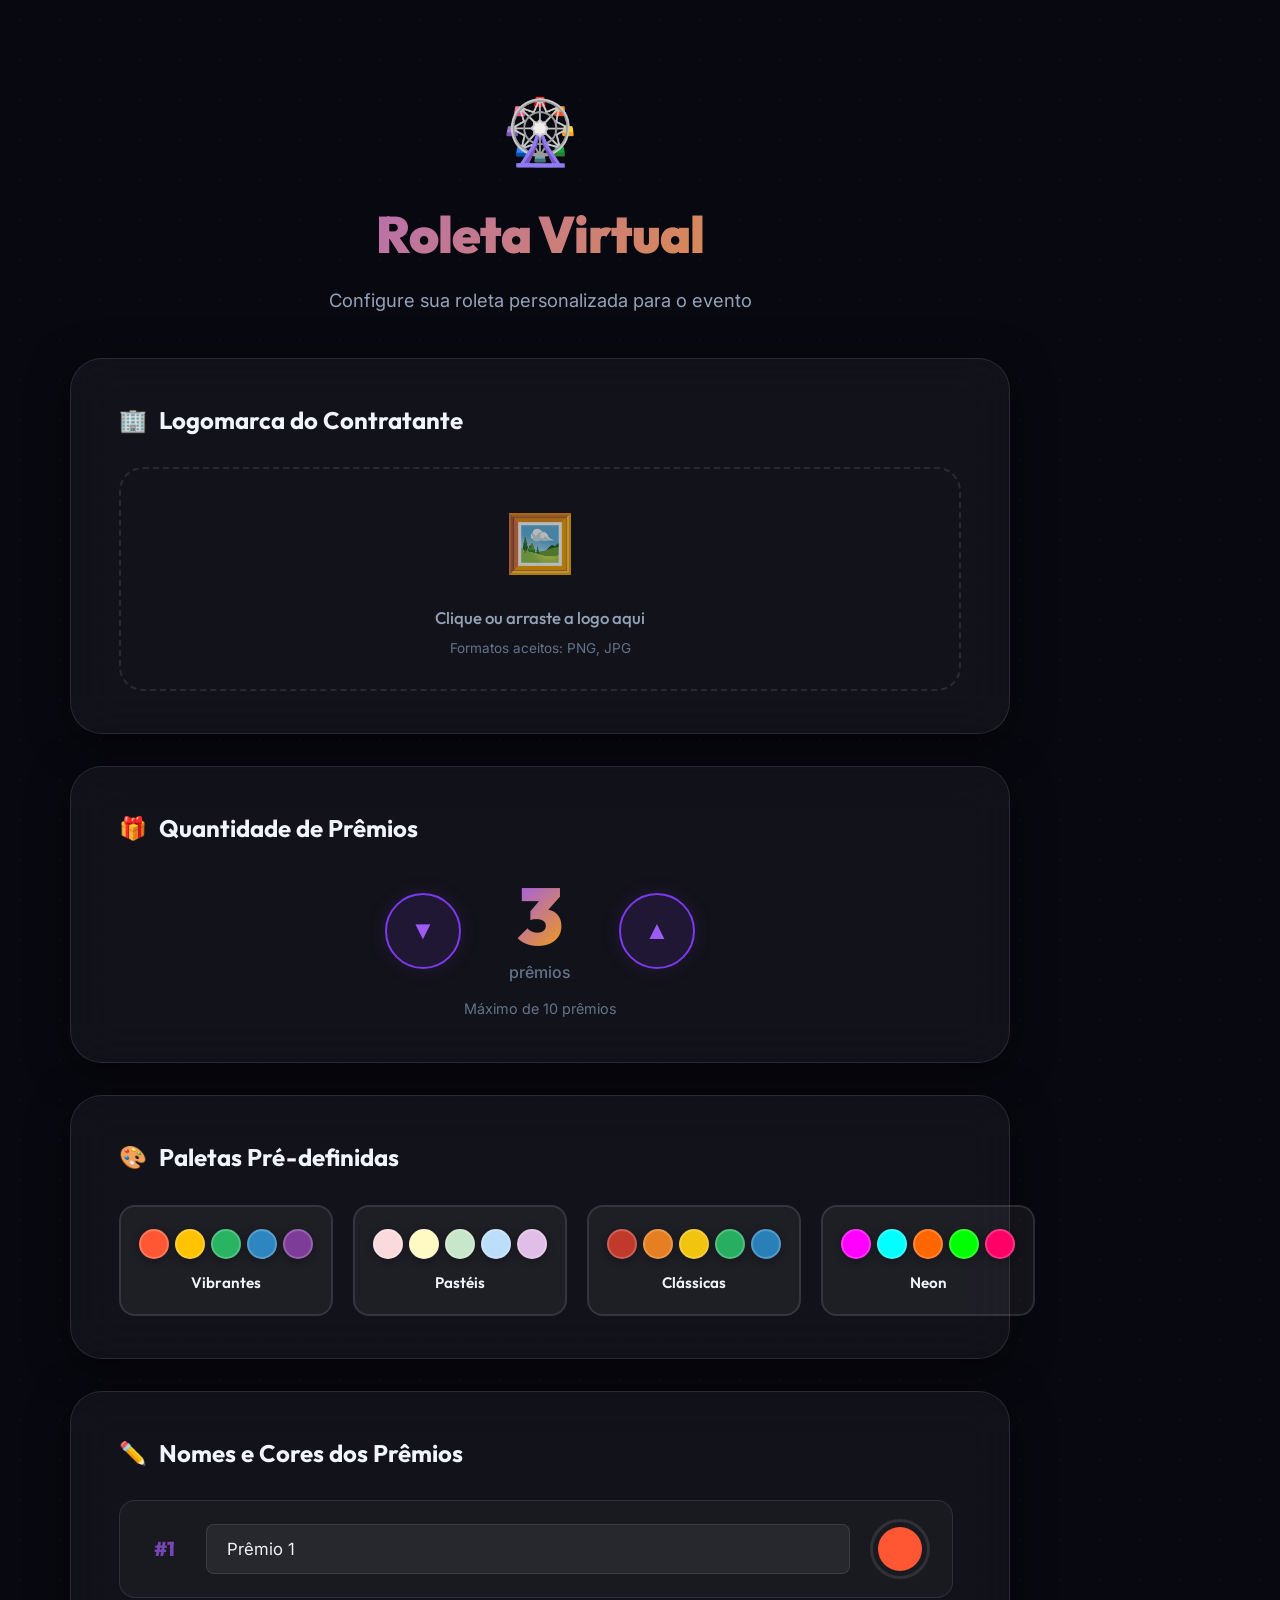
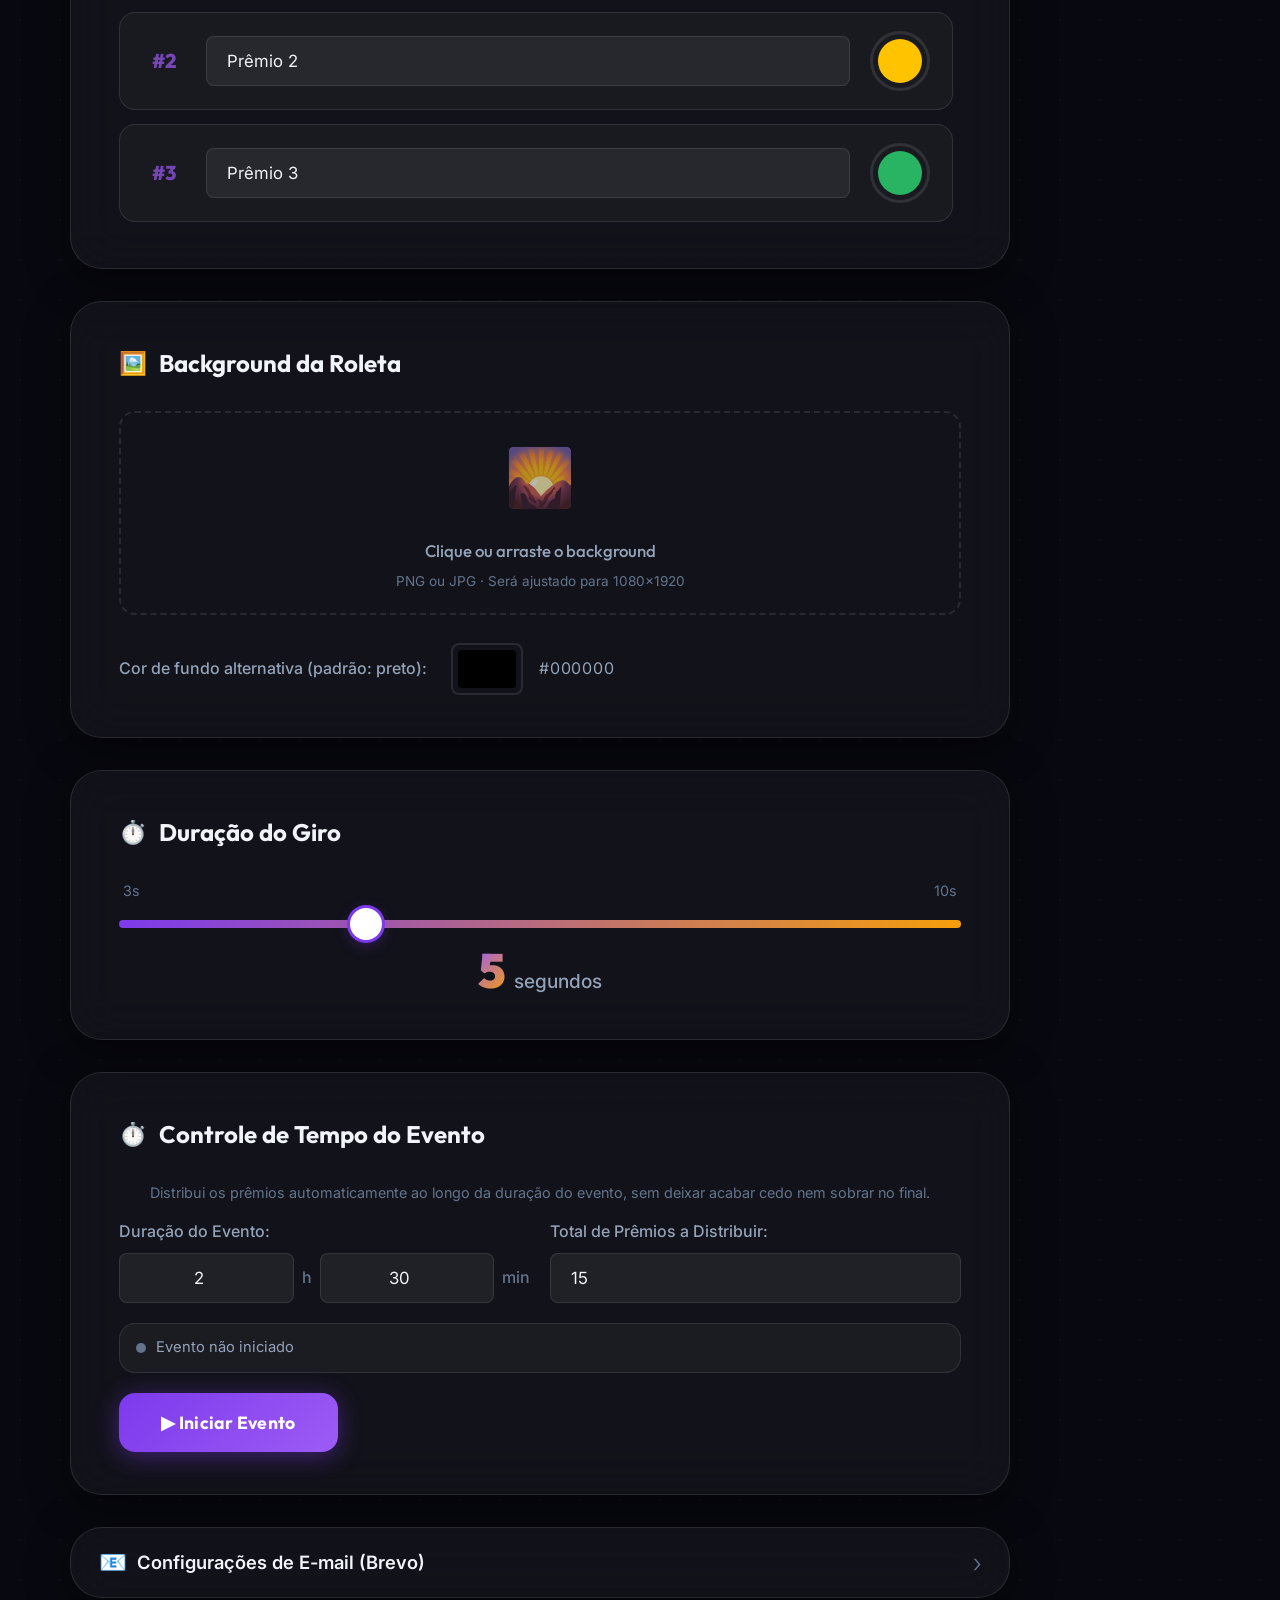
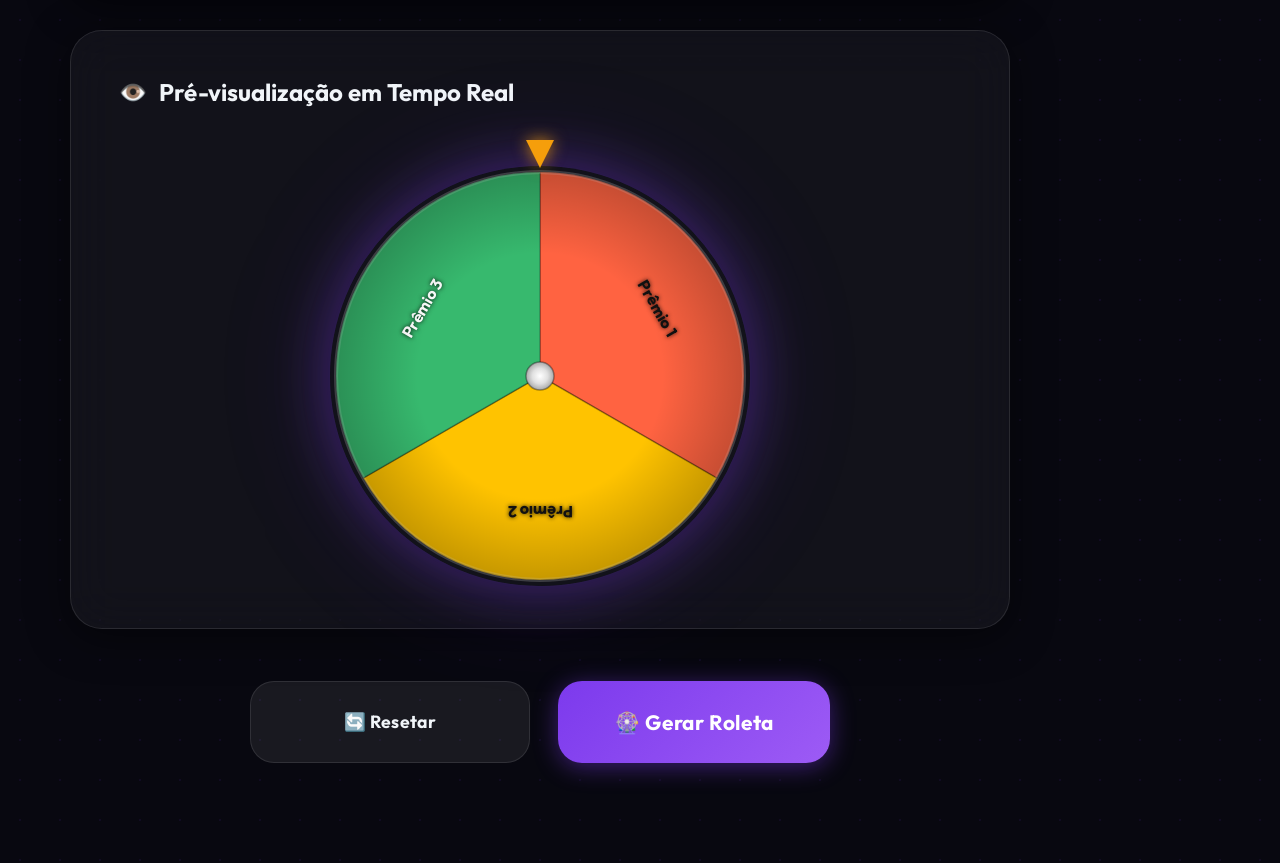
==== commit 938c823a: "feat: sistema de cadencia temporal de premios (EventTimer) - Novo modulo EventTimer com persistencia" ====
--- a/index.html
+++ b/index.html
@@ -151,7 +151,46 @@
                 </div>
             </section>
 
-            <!-- 7. Configurações de E-mail (Brevo API) -->
+            <!-- 7. Controle de Tempo do Evento -->
+            <section class="config-section glass-card" aria-label="Controle de Tempo do Evento">
+                <h2 class="section-title"><span class="section-icon">⏱️</span> Controle de Tempo do Evento</h2>
+                <p class="section-hint">Distribui os prêmios automaticamente ao longo da duração do evento, sem deixar acabar cedo nem sobrar no final.</p>
+
+                <div class="event-timer-form">
+                    <div class="config-form-group-row">
+                        <div class="config-form-group">
+                            <label class="color-label">Duração do Evento:</label>
+                            <div class="duration-inputs">
+                                <input type="number" id="input-event-hours" class="prize-name-input duration-input"
+                                    min="0" max="12" value="2" aria-label="Horas">
+                                <span class="duration-sep">h</span>
+                                <input type="number" id="input-event-minutes" class="prize-name-input duration-input"
+                                    min="0" max="59" value="30" aria-label="Minutos">
+                                <span class="duration-sep">min</span>
+                            </div>
+                        </div>
+                        <div class="config-form-group">
+                            <label for="input-event-total-prizes" class="color-label">Total de Prêmios a Distribuir:</label>
+                            <input type="number" id="input-event-total-prizes" class="prize-name-input"
+                                min="1" max="500" value="15" aria-label="Total de prêmios">
+                        </div>
+                    </div>
+                    <div class="event-timer-status" id="event-timer-status">
+                        <span class="timer-status-dot" id="timer-status-dot"></span>
+                        <span id="timer-status-text">Evento não iniciado</span>
+                    </div>
+                    <div class="event-timer-actions">
+                        <button class="btn btn-primary" id="btn-start-event" aria-label="Iniciar controle de tempo do evento">
+                            ▶ Iniciar Evento
+                        </button>
+                        <button class="btn btn-secondary" id="btn-stop-event" aria-label="Encerrar controle de tempo do evento" style="display:none;">
+                            ⏹ Encerrar Evento
+                        </button>
+                    </div>
+                </div>
+            </section>
+
+            <!-- 8. Configurações de E-mail (Brevo API) -->
             <section class="config-section glass-card accordion-section" aria-label="Configurações de E-mail">
                 <button class="accordion-header" id="btn-email-config-toggle" aria-expanded="false" aria-controls="email-config-body">
                     <span class="accordion-title">
--- a/style.css
+++ b/style.css
@@ -282,19 +282,22 @@
 
 /* Botão de Navegação */
 .btn-nav {
-    background: rgba(255, 255, 255, 0.09);
+    background: rgba(20, 15, 40, 0.65);
     color: var(--text-primary);
-    border: 1px solid var(--border-glass);
+    border: 1px solid rgba(255, 255, 255, 0.18);
     padding: 14px 30px;
     font-size: 1rem;
     border-radius: var(--r-md);
+    backdrop-filter: blur(14px);
+    -webkit-backdrop-filter: blur(14px);
+    box-shadow: 0 4px 20px rgba(0, 0, 0, 0.45);
 }
 
 .btn-nav:hover {
-    background: rgba(255, 255, 255, 0.18);
-    border-color: var(--border-glass-hover);
+    background: rgba(40, 30, 70, 0.80);
+    border-color: rgba(255, 255, 255, 0.32);
     transform: translateY(-2px);
-    box-shadow: 0 6px 20px rgba(0,0,0,0.3);
+    box-shadow: 0 8px 28px rgba(0, 0, 0, 0.55);
 }
 
 /* Botão de Perigo */
@@ -934,10 +937,15 @@
 
 .roulette-nav {
     display: flex;
-    justify-content: space-between;
-    width: 100%;
-    z-index: 10;
+    justify-content: center;
+    align-items: center;
     gap: 20px;
+    position: fixed;
+    bottom: 28px;
+    left: 50%;
+    transform: translateX(-50%);
+    z-index: 100;
+    width: auto;
 }
 
 .roulette-logo-area {
@@ -1514,3 +1522,114 @@
 }
 
 
+/* ══════════════════════════════════════════
+   EVENT TIMER — Dashboard
+═══════════════════════════════════════════ */
+.event-timer-form {
+    display: flex;
+    flex-direction: column;
+    gap: 20px;
+    margin-top: 15px;
+    width: 100%;
+}
+
+.duration-inputs {
+    display: flex;
+    align-items: center;
+    gap: 8px;
+}
+
+.duration-input {
+    width: 80px !important;
+    text-align: center;
+}
+
+.duration-sep {
+    font-size: 1rem;
+    color: var(--text-muted);
+    font-weight: 500;
+}
+
+.event-timer-status {
+    display: flex;
+    align-items: center;
+    gap: 10px;
+    padding: 12px 16px;
+    background: rgba(255,255,255,0.04);
+    border: 1px solid var(--border-glass);
+    border-radius: var(--r-md);
+    font-size: 0.92rem;
+    color: var(--text-secondary);
+    min-height: 44px;
+}
+
+.timer-status-dot {
+    width: 10px;
+    height: 10px;
+    border-radius: 50%;
+    flex-shrink: 0;
+    background: var(--text-muted);
+    transition: background 0.3s;
+}
+.timer-status-dot.inactive { background: var(--text-muted); }
+.timer-status-dot.ok   { background: #22c55e; box-shadow: 0 0 8px #22c55e88; }
+.timer-status-dot.hold { background: #f59e0b; box-shadow: 0 0 8px #f59e0b88; }
+
+.event-timer-actions {
+    display: flex;
+    gap: 14px;
+    flex-wrap: wrap;
+}
+
+/* ══════════════════════════════════════════
+   OPERATOR PANEL — Tela da Roleta
+═══════════════════════════════════════════ */
+.operator-panel {
+    position: fixed;
+    top: 18px;
+    right: 18px;
+    z-index: 200;
+    background: rgba(10, 8, 25, 0.75);
+    backdrop-filter: blur(16px);
+    -webkit-backdrop-filter: blur(16px);
+    border: 1px solid rgba(255,255,255,0.12);
+    border-radius: 12px;
+    padding: 12px 16px;
+    display: flex;
+    flex-direction: column;
+    gap: 6px;
+    min-width: 190px;
+    box-shadow: 0 4px 24px rgba(0,0,0,0.5);
+}
+
+.op-row {
+    display: flex;
+    align-items: center;
+    gap: 8px;
+    font-size: 0.82rem;
+    color: rgba(255,255,255,0.85);
+    font-family: 'Outfit', sans-serif;
+}
+
+.op-icon {
+    font-size: 0.9rem;
+    width: 18px;
+    text-align: center;
+}
+
+.op-dot {
+    width: 9px;
+    height: 9px;
+    border-radius: 50%;
+    flex-shrink: 0;
+    background: var(--text-muted);
+    transition: background 0.3s;
+}
+.op-dot.ok   { background: #22c55e; box-shadow: 0 0 7px #22c55e99; }
+.op-dot.hold { background: #f59e0b; box-shadow: 0 0 7px #f59e0b99; }
+
+.op-label {
+    font-weight: 600;
+    font-size: 0.84rem;
+}
+
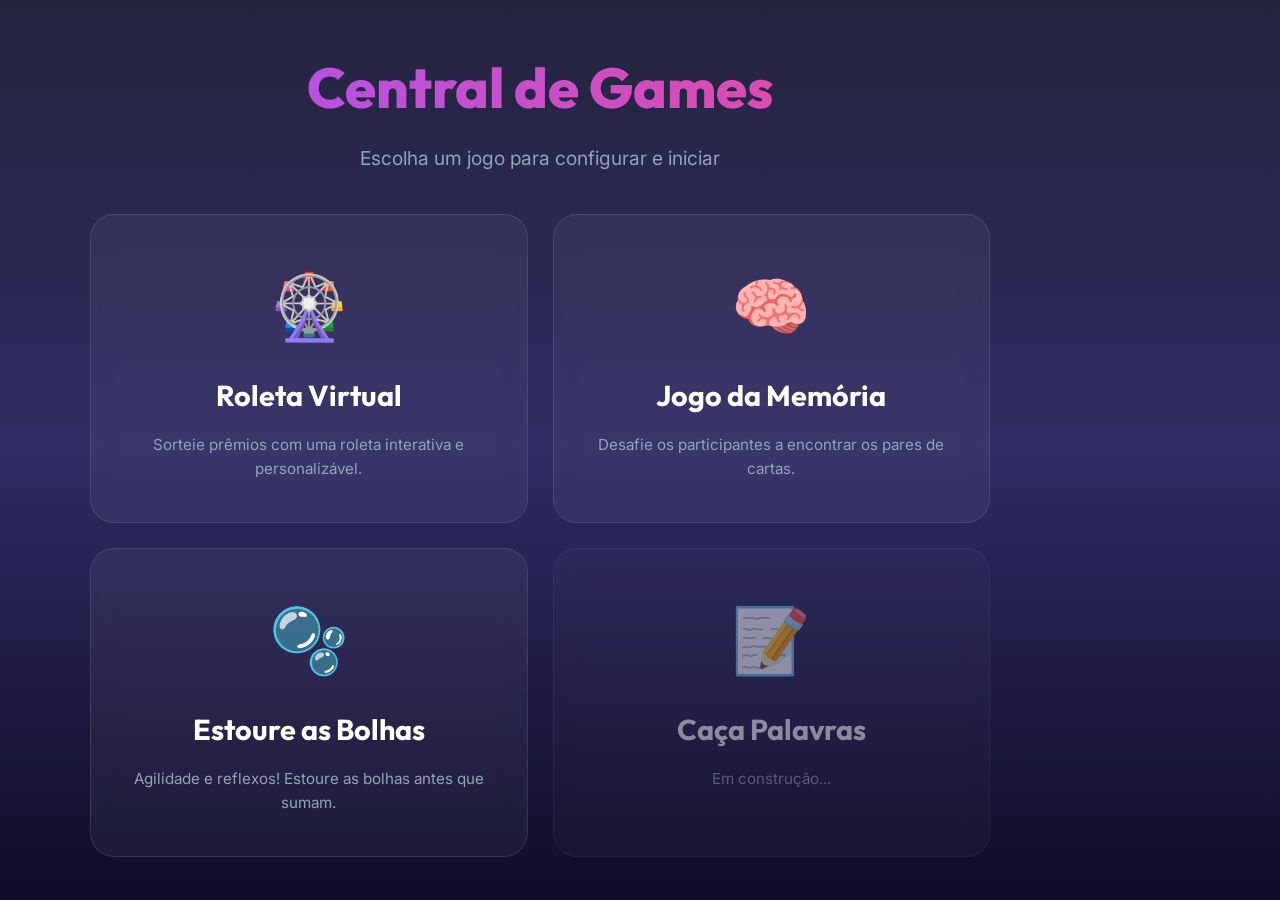
==== commit 305f3260: "feat: Add Memory Game, Bubble Popper Game and Game Center Hub" ====
--- a/index.html
+++ b/index.html
@@ -3,263 +3,132 @@
 <head>
     <meta charset="UTF-8">
     <meta name="viewport" content="width=1080, initial-scale=1.0">
-    <meta name="description" content="Dashboard de configuração da roleta virtual interativa para eventos em totens.">
-    <title>Roleta Virtual — Configurações</title>
+    <meta name="description" content="Central de Games Interativa">
+    <title>Central de Games</title>
     <link rel="preconnect" href="https://fonts.googleapis.com">
     <link rel="preconnect" href="https://fonts.gstatic.com" crossorigin>
     <link href="https://fonts.googleapis.com/css2?family=Outfit:wght@300;400;500;600;700;800;900&family=Inter:wght@300;400;500;600&display=swap" rel="stylesheet">
     <link rel="stylesheet" href="style.css">
+    <style>
+        body[data-page="hub"] {
+            background-color: #0f0c29;
+            background: linear-gradient(to bottom, #24243e, #302b63, #0f0c29);
+            color: #fff;
+            display: flex;
+            align-items: center;
+            justify-content: center;
+            min-height: 100vh;
+        }
+        .hub-container {
+            width: 90%;
+            max-width: 900px;
+            text-align: center;
+        }
+        .hub-header {
+            margin-bottom: 40px;
+        }
+        .hub-title {
+            font-family: 'Outfit', sans-serif;
+            font-size: 3.5rem;
+            font-weight: 800;
+            background: linear-gradient(90deg, #a855f7, #ec4899);
+            -webkit-background-clip: text;
+            -webkit-text-fill-color: transparent;
+            margin-bottom: 10px;
+        }
+        .hub-subtitle {
+            font-size: 1.2rem;
+            color: var(--text-secondary);
+        }
+        .games-grid {
+            display: grid;
+            grid-template-columns: repeat(2, 1fr);
+            gap: 25px;
+        }
+        .game-card {
+            background: rgba(255, 255, 255, 0.05);
+            border: 1px solid var(--border-glass);
+            border-radius: var(--r-lg);
+            padding: 40px 20px;
+            backdrop-filter: blur(12px);
+            -webkit-backdrop-filter: blur(12px);
+            transition: transform 0.3s, box-shadow 0.3s, background 0.3s;
+            cursor: pointer;
+            text-decoration: none;
+            color: inherit;
+            display: flex;
+            flex-direction: column;
+            align-items: center;
+            gap: 15px;
+        }
+        .game-card:hover {
+            transform: translateY(-5px) scale(1.02);
+            background: rgba(255, 255, 255, 0.08);
+            box-shadow: 0 10px 30px rgba(168, 85, 247, 0.2);
+            border-color: rgba(168, 85, 247, 0.4);
+        }
+        .game-icon {
+            font-size: 4rem;
+        }
+        .game-title {
+            font-family: 'Outfit', sans-serif;
+            font-size: 1.8rem;
+            font-weight: 700;
+        }
+        .game-desc {
+            font-size: 0.95rem;
+            color: var(--text-secondary);
+        }
+        
+        /* Modificador para jogos não implementados */
+        .game-card.disabled {
+            opacity: 0.5;
+            cursor: not-allowed;
+        }
+        .game-card.disabled:hover {
+            transform: none;
+            box-shadow: none;
+            background: rgba(255, 255, 255, 0.05);
+            border-color: var(--border-glass);
+        }
+    </style>
 </head>
-<body data-page="dashboard">
+<body data-page="hub">
+    <div class="hub-container">
+        <header class="hub-header">
+            <h1 class="hub-title">Central de Games</h1>
+            <p class="hub-subtitle">Escolha um jogo para configurar e iniciar</p>
+        </header>
 
-    <div id="view-dashboard" class="view active">
-        <div class="dashboard-container">
+        <div class="games-grid">
+            <!-- 1. Roleta -->
+            <a href="config-roleta.html" class="game-card" aria-label="Acessar Roleta Virtual">
+                <div class="game-icon">🎡</div>
+                <h2 class="game-title">Roleta Virtual</h2>
+                <p class="game-desc">Sorteie prêmios com uma roleta interativa e personalizável.</p>
+            </a>
 
-            <!-- Cabeçalho -->
-            <header class="dashboard-header">
-                <div class="header-icon">🎡</div>
-                <h1 class="app-title">Roleta Virtual</h1>
-                <p class="app-subtitle">Configure sua roleta personalizada para o evento</p>
-            </header>
+            <!-- 2. Jogo da Memória -->
+            <a href="config-memoria.html" class="game-card" aria-label="Acessar Jogo da Memória">
+                <div class="game-icon">🧠</div>
+                <h2 class="game-title">Jogo da Memória</h2>
+                <p class="game-desc">Desafie os participantes a encontrar os pares de cartas.</p>
+            </a>
 
-            <!-- 1. Logomarca do Contratante -->
-            <section class="config-section glass-card" aria-label="Logomarca do Contratante">
-                <h2 class="section-title"><span class="section-icon">🏢</span> Logomarca do Contratante</h2>
-                <div class="logo-upload-area" id="logo-drop-zone" role="button" tabindex="0" aria-label="Área de upload da logomarca">
-                    <div id="logo-preview-container" class="logo-preview hidden">
-                        <img id="logo-preview-img" src="" alt="Logo do contratante">
-                        <button class="btn-remove" id="btn-remove-logo" title="Remover logo" aria-label="Remover logo">✕</button>
-                    </div>
-                    <div id="logo-placeholder" class="upload-placeholder">
-                        <div class="upload-icon">🖼️</div>
-                        <p class="upload-main-text">Clique ou arraste a logo aqui</p>
-                        <p class="upload-hint">Formatos aceitos: PNG, JPG</p>
-                    </div>
-                    <input type="file" id="input-logo" accept="image/png,image/jpeg" class="file-input-hidden" aria-label="Selecionar arquivo de logo">
-                </div>
-            </section>
+            <!-- 3. Estoure as Bolhas -->
+            <a href="config-bolhas.html" class="game-card" aria-label="Acessar Estoure as Bolhas">
+                <div class="game-icon">🫧</div>
+                <h2 class="game-title">Estoure as Bolhas</h2>
+                <p class="game-desc">Agilidade e reflexos! Estoure as bolhas antes que sumam.</p>
+            </a>
 
-            <!-- 2. Quantidade de Prêmios -->
-            <section class="config-section glass-card" aria-label="Quantidade de Prêmios">
-                <h2 class="section-title"><span class="section-icon">🎁</span> Quantidade de Prêmios</h2>
-                <div class="prize-count-control">
-                    <button class="btn-counter" id="btn-prize-down" aria-label="Diminuir quantidade de prêmios">▼</button>
-                    <div class="counter-display" aria-live="polite">
-                        <span id="prize-count-display" class="counter-number">3</span>
-                        <span class="counter-label">prêmios</span>
-                    </div>
-                    <button class="btn-counter" id="btn-prize-up" aria-label="Aumentar quantidade de prêmios">▲</button>
-                </div>
-                <p class="section-hint">Máximo de 10 prêmios</p>
-            </section>
-
-            <!-- 3. Paletas Pré-definidas -->
-            <section class="config-section glass-card" aria-label="Paletas de Cores Pré-definidas">
-                <h2 class="section-title"><span class="section-icon">🎨</span> Paletas Pré-definidas</h2>
-                <div class="palettes-grid" role="group" aria-label="Selecionar paleta de cores">
-                    <button class="palette-btn" data-palette="vibrantes" id="palette-vibrantes" aria-pressed="false">
-                        <div class="palette-preview" aria-hidden="true">
-                            <span style="background:#FF5733"></span>
-                            <span style="background:#FFC300"></span>
-                            <span style="background:#28B463"></span>
-                            <span style="background:#2E86C1"></span>
-                            <span style="background:#7D3C98"></span>
-                        </div>
-                        <span class="palette-name">Vibrantes</span>
-                    </button>
-                    <button class="palette-btn" data-palette="pasteis" id="palette-pasteis" aria-pressed="false">
-                        <div class="palette-preview" aria-hidden="true">
-                            <span style="background:#FADADD"></span>
-                            <span style="background:#FFF9C4"></span>
-                            <span style="background:#C8E6C9"></span>
-                            <span style="background:#BBDEFB"></span>
-                            <span style="background:#E1BEE7"></span>
-                        </div>
-                        <span class="palette-name">Pastéis</span>
-                    </button>
-                    <button class="palette-btn" data-palette="classicas" id="palette-classicas" aria-pressed="false">
-                        <div class="palette-preview" aria-hidden="true">
-                            <span style="background:#C0392B"></span>
-                            <span style="background:#E67E22"></span>
-                            <span style="background:#F1C40F"></span>
-                            <span style="background:#27AE60"></span>
-                            <span style="background:#2980B9"></span>
-                        </div>
-                        <span class="palette-name">Clássicas</span>
-                    </button>
-                    <button class="palette-btn" data-palette="neon" id="palette-neon" aria-pressed="false">
-                        <div class="palette-preview" aria-hidden="true">
-                            <span style="background:#FF00FF"></span>
-                            <span style="background:#00FFFF"></span>
-                            <span style="background:#FF6600"></span>
-                            <span style="background:#00FF00"></span>
-                            <span style="background:#FF0066"></span>
-                        </div>
-                        <span class="palette-name">Neon</span>
-                    </button>
-                </div>
-            </section>
-
-            <!-- 4. Nomes e Cores dos Prêmios -->
-            <section class="config-section glass-card" aria-label="Nomes e Cores dos Prêmios">
-                <h2 class="section-title"><span class="section-icon">✏️</span> Nomes e Cores dos Prêmios</h2>
-                <div class="prizes-list" id="prizes-list" role="list" aria-label="Lista de prêmios">
-                    <!-- Gerado dinamicamente pelo JavaScript -->
-                </div>
-            </section>
-
-            <!-- 5. Background da Roleta -->
-            <section class="config-section glass-card" aria-label="Background da Roleta">
-                <h2 class="section-title"><span class="section-icon">🖼️</span> Background da Roleta</h2>
-                <div class="bg-config">
-                    <div class="bg-upload-area" id="bg-drop-zone" role="button" tabindex="0" aria-label="Área de upload do background">
-                        <div id="bg-preview-container" class="bg-preview hidden">
-                            <img id="bg-preview-img" src="" alt="Preview do background">
-                            <button class="btn-remove" id="btn-remove-bg" title="Remover background" aria-label="Remover background">✕</button>
-                        </div>
-                        <div id="bg-placeholder" class="upload-placeholder small">
-                            <div class="upload-icon">🌄</div>
-                            <p class="upload-main-text">Clique ou arraste o background</p>
-                            <p class="upload-hint">PNG ou JPG · Será ajustado para 1080×1920</p>
-                        </div>
-                        <input type="file" id="input-bg" accept="image/png,image/jpeg" class="file-input-hidden" aria-label="Selecionar arquivo de background">
-                    </div>
-                    <div class="bg-color-section">
-                        <label for="input-bg-color" class="color-label">Cor de fundo alternativa (padrão: preto):</label>
-                        <div class="color-input-row">
-                            <input type="color" id="input-bg-color" value="#000000" class="color-input-large" aria-label="Cor de fundo">
-                            <span id="bg-color-hex" class="hex-display">#000000</span>
-                        </div>
-                    </div>
-                </div>
-            </section>
-
-            <!-- 6. Duração do Giro -->
-            <section class="config-section glass-card" aria-label="Duração do Giro">
-                <h2 class="section-title"><span class="section-icon">⏱️</span> Duração do Giro</h2>
-                <div class="duration-control">
-                    <div class="duration-labels">
-                        <span>3s</span>
-                        <span>10s</span>
-                    </div>
-                    <input type="range" id="input-duration" min="3" max="10" value="5" step="0.5"
-                           class="range-slider" aria-label="Duração do giro" aria-valuemin="3" aria-valuemax="10" aria-valuenow="5">
-                    <div class="duration-display">
-                        <span id="duration-display" class="duration-value">5</span>
-                        <span class="duration-unit">segundos</span>
-                    </div>
-                </div>
-            </section>
-
-            <!-- 7. Controle de Tempo do Evento -->
-            <section class="config-section glass-card" aria-label="Controle de Tempo do Evento">
-                <h2 class="section-title"><span class="section-icon">⏱️</span> Controle de Tempo do Evento</h2>
-                <p class="section-hint">Distribui os prêmios automaticamente ao longo da duração do evento, sem deixar acabar cedo nem sobrar no final.</p>
-
-                <div class="event-timer-form">
-                    <div class="config-form-group-row">
-                        <div class="config-form-group">
-                            <label class="color-label">Duração do Evento:</label>
-                            <div class="duration-inputs">
-                                <input type="number" id="input-event-hours" class="prize-name-input duration-input"
-                                    min="0" max="12" value="2" aria-label="Horas">
-                                <span class="duration-sep">h</span>
-                                <input type="number" id="input-event-minutes" class="prize-name-input duration-input"
-                                    min="0" max="59" value="30" aria-label="Minutos">
-                                <span class="duration-sep">min</span>
-                            </div>
-                        </div>
-                        <div class="config-form-group">
-                            <label for="input-event-total-prizes" class="color-label">Total de Prêmios a Distribuir:</label>
-                            <input type="number" id="input-event-total-prizes" class="prize-name-input"
-                                min="1" max="500" value="15" aria-label="Total de prêmios">
-                        </div>
-                    </div>
-                    <div class="event-timer-status" id="event-timer-status">
-                        <span class="timer-status-dot" id="timer-status-dot"></span>
-                        <span id="timer-status-text">Evento não iniciado</span>
-                    </div>
-                    <div class="event-timer-actions">
-                        <button class="btn btn-primary" id="btn-start-event" aria-label="Iniciar controle de tempo do evento">
-                            ▶ Iniciar Evento
-                        </button>
-                        <button class="btn btn-secondary" id="btn-stop-event" aria-label="Encerrar controle de tempo do evento" style="display:none;">
-                            ⏹ Encerrar Evento
-                        </button>
-                    </div>
-                </div>
-            </section>
-
-            <!-- 8. Configurações de E-mail (Brevo API) -->
-            <section class="config-section glass-card accordion-section" aria-label="Configurações de E-mail">
-                <button class="accordion-header" id="btn-email-config-toggle" aria-expanded="false" aria-controls="email-config-body">
-                    <span class="accordion-title">
-                        <span class="section-icon">📧</span> Configurações de E-mail (Brevo)
-                    </span>
-                    <span class="accordion-chevron" aria-hidden="true">&#8250;</span>
-                </button>
-                <div class="accordion-body" id="email-config-body" hidden>
-                    <p class="section-hint">Configurações para envio automático e gratuito da planilha direta ao cliente (300 envios/dia grátis).</p>
-                    <div class="email-config-form">
-                        <div class="config-form-group">
-                            <label for="input-brevo-api-key" class="color-label">Chave de API Brevo (v3):</label>
-                            <input type="password" id="input-brevo-api-key" class="prize-name-input" placeholder="xkeysib-..." aria-label="Chave de API Brevo">
-                        </div>
-                        <div class="config-form-group-row">
-                            <div class="config-form-group">
-                                <label for="input-sender-email" class="color-label">E-mail do Remetente (Autorizado na Brevo):</label>
-                                <input type="email" id="input-sender-email" class="prize-name-input" placeholder="seu-email@dominio.com" aria-label="E-mail do remetente">
-                            </div>
-                            <div class="config-form-group">
-                                <label for="input-sender-name" class="color-label">Nome do Remetente:</label>
-                                <input type="text" id="input-sender-name" class="prize-name-input" placeholder="Ex: Evento Roleta" aria-label="Nome do remetente">
-                            </div>
-                        </div>
-                    </div>
-                </div>
-            </section>
-
-
-            <!-- 8. Pré-visualização -->
-            <section class="config-section glass-card" aria-label="Pré-visualização da Roleta">
-                <h2 class="section-title"><span class="section-icon">👁️</span> Pré-visualização em Tempo Real</h2>
-                <div class="preview-container">
-                    <div class="preview-pointer-top" aria-hidden="true"></div>
-                    <canvas id="preview-canvas" width="420" height="420" aria-label="Pré-visualização da roleta"></canvas>
-                </div>
-            </section>
-
-            <!-- 8. Botões de Ação -->
-            <div class="dashboard-actions">
-                <button class="btn btn-secondary" id="btn-reset" aria-label="Resetar todas as configurações">
-                    🔄 Resetar
-                </button>
-                <button class="btn btn-primary btn-generate" id="btn-generate" aria-label="Gerar a roleta com as configurações atuais">
-                    🎡 Gerar Roleta
-                </button>
-            </div>
-
+            <!-- 4. Caça Palavras -->
+            <a href="#" class="game-card disabled" aria-label="Acessar Caça Palavras (Em breve)">
+                <div class="game-icon">📝</div>
+                <h2 class="game-title">Caça Palavras</h2>
+                <p class="game-desc">Em construção...</p>
+            </a>
         </div>
     </div>
-
-    <script src="app.js"></script>
-    <script>
-        // Accordion: Configurações de E-mail (Brevo)
-        const emailToggleBtn = document.getElementById('btn-email-config-toggle');
-        const emailConfigBody = document.getElementById('email-config-body');
-
-        if (emailToggleBtn && emailConfigBody) {
-            emailToggleBtn.addEventListener('click', () => {
-                const isExpanded = emailToggleBtn.getAttribute('aria-expanded') === 'true';
-                if (isExpanded) {
-                    emailToggleBtn.setAttribute('aria-expanded', 'false');
-                    emailConfigBody.hidden = true;
-                } else {
-                    emailToggleBtn.setAttribute('aria-expanded', 'true');
-                    emailConfigBody.hidden = false;
-                }
-            });
-        }
-    </script>
 </body>
 </html>
--- a/style.css
+++ b/style.css
@@ -693,6 +693,35 @@
     border-color: var(--accent-purple);
     transform: scale(1.12);
     box-shadow: 0 0 15px rgba(124, 58, 237, 0.4);
+}
+
+/* Botão toggle: marcar fatia como prêmio real */
+.prize-winner-toggle {
+    flex-shrink: 0;
+    width: 38px;
+    height: 38px;
+    border-radius: 8px;
+    border: 1px solid rgba(255,255,255,0.12);
+    background: rgba(255,255,255,0.05);
+    cursor: pointer;
+    font-size: 1rem;
+    display: flex;
+    align-items: center;
+    justify-content: center;
+    transition: background 0.2s, border-color 0.2s, box-shadow 0.2s, transform 0.15s;
+    opacity: 0.35;
+}
+
+.prize-winner-toggle:hover {
+    opacity: 0.7;
+    transform: scale(1.1);
+}
+
+.prize-winner-toggle.active {
+    background: rgba(251, 191, 36, 0.18);
+    border-color: rgba(251, 191, 36, 0.6);
+    box-shadow: 0 0 10px rgba(251, 191, 36, 0.35);
+    opacity: 1;
 }
 
 /* ── Background da Roleta ── */
@@ -1633,3 +1662,229 @@
     font-size: 0.84rem;
 }
 
+/* ══════════════════════════════════════════
+   JOGO DA MEMÓRIA
+═══════════════════════════════════════════ */
+
+.memory-game-area {
+    display: flex;
+    flex-direction: column;
+    align-items: center;
+    justify-content: center;
+    width: 100%;
+    max-width: 900px;
+    margin: 0 auto;
+    padding: 20px;
+}
+
+.memory-stats {
+    display: flex;
+    gap: 30px;
+    margin-bottom: 25px;
+    background: rgba(0, 0, 0, 0.5);
+    padding: 12px 30px;
+    border-radius: 50px;
+    backdrop-filter: blur(8px);
+    border: 1px solid rgba(255,255,255,0.1);
+}
+
+.memory-stat-item {
+    font-family: 'Outfit', sans-serif;
+    font-size: 1.2rem;
+    color: #fff;
+    display: flex;
+    align-items: center;
+    gap: 10px;
+}
+.memory-stat-item span {
+    font-weight: 700;
+    color: var(--accent-purple);
+}
+
+.memory-grid {
+    display: grid;
+    gap: 15px;
+    justify-content: center;
+    perspective: 1000px;
+    width: 100%;
+}
+
+/* Tamanhos dinâmicos do grid dependendo do número de cartas, o JS pode ajustar */
+
+.memory-card {
+    position: relative;
+    width: 140px;
+    height: 190px;
+    cursor: pointer;
+    transform-style: preserve-3d;
+    transition: transform 0.6s cubic-bezier(0.4, 0.2, 0.2, 1);
+}
+
+.memory-card.flip {
+    transform: rotateY(180deg);
+}
+
+.memory-card.matched {
+    transform: rotateY(180deg) scale(0.95);
+    opacity: 1;
+    pointer-events: none;
+}
+
+.memory-card.matched .memory-card-front::after {
+    content: '✔️';
+    position: absolute;
+    top: 0; left: 0; right: 0; bottom: 0;
+    background: rgba(34, 197, 94, 0.6);
+    display: flex;
+    align-items: center;
+    justify-content: center;
+    font-size: 5rem;
+    color: white;
+    text-shadow: 0 4px 15px rgba(0,0,0,0.8);
+    backdrop-filter: blur(2px);
+    -webkit-backdrop-filter: blur(2px);
+    z-index: 10;
+}
+
+.memory-card-face {
+    position: absolute;
+    width: 100%;
+    height: 100%;
+    backface-visibility: hidden;
+    -webkit-backface-visibility: hidden;
+    border-radius: 12px;
+    overflow: hidden;
+    box-shadow: 0 4px 12px rgba(0,0,0,0.3);
+    border: 2px solid rgba(255,255,255,0.1);
+}
+
+.memory-card-front {
+    transform: rotateY(180deg);
+    background: #fff;
+    display: flex;
+    align-items: center;
+    justify-content: center;
+}
+
+.memory-card-front img {
+    width: 100%;
+    height: 100%;
+    object-fit: cover;
+}
+
+.memory-card-back {
+    background: linear-gradient(135deg, var(--accent-purple), var(--accent-pink));
+    display: flex;
+    align-items: center;
+    justify-content: center;
+    font-size: 2.5rem;
+    color: rgba(255,255,255,0.5);
+    position: relative;
+}
+
+.memory-card-back::after {
+    content: '';
+    position: absolute;
+    top: 5px; left: 5px; right: 5px; bottom: 5px;
+    border: 2px dashed rgba(255,255,255,0.2);
+    border-radius: 8px;
+}
+
+@media (min-width: 768px) {
+    .memory-card {
+        width: 180px;
+        height: 250px;
+    }
+}
+
+/* ══════════════════════════════════════════
+   ESTOURE AS BOLHAS
+═══════════════════════════════════════════ */
+
+.bubble {
+    position: absolute;
+    bottom: -150px; /* Nasce escondida no fundo */
+    border-radius: 50%;
+    display: flex;
+    align-items: center;
+    justify-content: center;
+    font-family: 'Outfit', sans-serif;
+    font-weight: 800;
+    cursor: crosshair;
+    user-select: none;
+    -webkit-user-select: none;
+    
+    /* Efeito de Vidro / Bolha de Sabão */
+    background: radial-gradient(110% 110% at 30% 30%, rgba(255, 255, 255, 0.4) 0%, rgba(255, 255, 255, 0.05) 50%, rgba(255, 255, 255, 0.1) 100%);
+    box-shadow: 
+        inset 10px 10px 20px rgba(255, 255, 255, 0.2),
+        inset -10px -10px 20px rgba(0, 0, 0, 0.1),
+        0 4px 15px rgba(0,0,0,0.2);
+    border: 1px solid rgba(255, 255, 255, 0.4);
+    backdrop-filter: blur(3px);
+    -webkit-backdrop-filter: blur(3px);
+    
+    /* Reflexo brilhante */
+    overflow: hidden;
+}
+
+.bubble::before {
+    content: '';
+    position: absolute;
+    top: 10%;
+    left: 20%;
+    width: 30%;
+    height: 30%;
+    background: radial-gradient(circle, rgba(255,255,255,0.8) 0%, rgba(255,255,255,0) 60%);
+    border-radius: 50%;
+    transform: rotate(-45deg);
+}
+
+.bubble-pos {
+    color: #fff;
+    text-shadow: 0 2px 5px rgba(0,0,0,0.4);
+}
+
+.bubble-neg {
+    color: #f87171;
+    text-shadow: 0 2px 5px rgba(0,0,0,0.6);
+    /* Tom mais avermelhado no vidro */
+    background: radial-gradient(110% 110% at 30% 30%, rgba(248, 113, 113, 0.3) 0%, rgba(255, 255, 255, 0.05) 50%, rgba(248, 113, 113, 0.1) 100%);
+    border-color: rgba(248, 113, 113, 0.4);
+}
+
+/* Animação base de subida (adicionada via JS mas definida aqui) */
+@keyframes floatUp {
+    0% { bottom: -150px; opacity: 0; }
+    5% { opacity: 1; }
+    90% { opacity: 1; }
+    100% { bottom: 110vh; opacity: 0; }
+}
+
+@keyframes wobble {
+    0% { transform: translateX(0); }
+    100% { transform: translateX(40px); }
+}
+
+/* Animação ao estourar */
+.bubble.popped {
+    animation: popEffect 0.3s cubic-bezier(0.175, 0.885, 0.32, 1.275) forwards !important;
+    pointer-events: none;
+}
+
+@keyframes popEffect {
+    0% {
+        transform: scale(1);
+        opacity: 1;
+    }
+    50% {
+        transform: scale(1.4);
+        opacity: 0.8;
+        border-width: 4px;
+    }
+    100% {
+        transform: scale(1.6);
+        opacity: 0;
+        border-width: 0;
+    }
+}
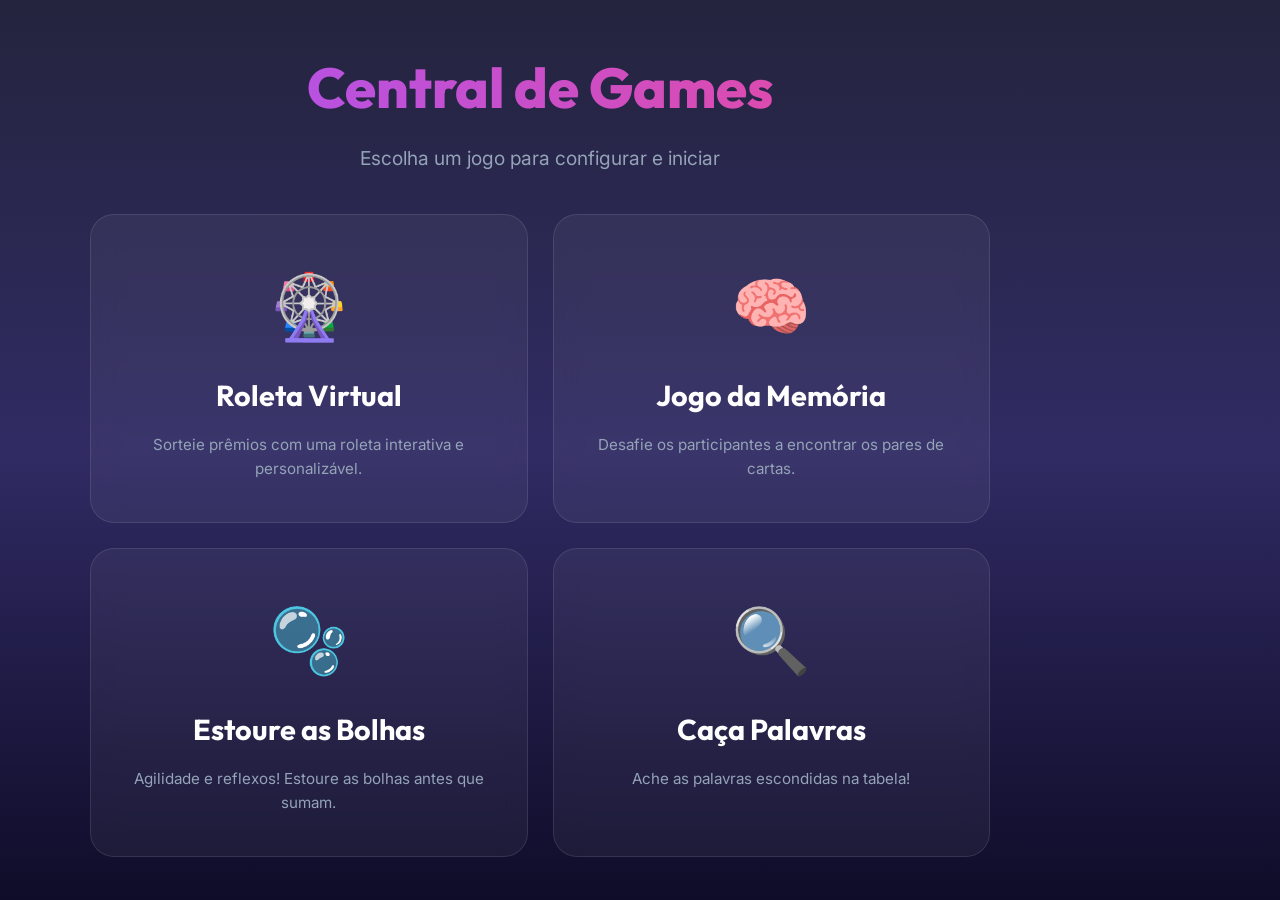
==== commit af8b22ec: "style: Redesign 'Voltar ao Hub' button on roulette config page" ====
--- a/index.html
+++ b/index.html
@@ -123,10 +123,10 @@
             </a>
 
             <!-- 4. Caça Palavras -->
-            <a href="#" class="game-card disabled" aria-label="Acessar Caça Palavras (Em breve)">
-                <div class="game-icon">📝</div>
+            <a href="config-caca-palavras.html" class="game-card" aria-label="Acessar Caça Palavras">
+                <div class="game-icon">🔍</div>
                 <h2 class="game-title">Caça Palavras</h2>
-                <p class="game-desc">Em construção...</p>
+                <p class="game-desc">Ache as palavras escondidas na tabela!</p>
             </a>
         </div>
     </div>
--- a/style.css
+++ b/style.css
@@ -340,6 +340,47 @@
     display: flex;
     flex-direction: column;
     gap: 32px;
+}
+
+/* Botão Voltar ao Hub */
+.header-back-btn {
+    position: absolute;
+    top: 36px;
+    left: 40px;
+    display: inline-flex;
+    align-items: center;
+    gap: 10px;
+    padding: 12px 24px;
+    background: rgba(255, 255, 255, 0.06);
+    border: 1px solid rgba(255, 255, 255, 0.15);
+    border-radius: 50px;
+    color: var(--text-primary);
+    font-family: 'Outfit', sans-serif;
+    font-size: 0.95rem;
+    font-weight: 600;
+    text-decoration: none;
+    backdrop-filter: blur(16px);
+    -webkit-backdrop-filter: blur(16px);
+    box-shadow: 0 4px 20px rgba(0, 0, 0, 0.25);
+    transition: all 0.3s cubic-bezier(0.4, 0, 0.2, 1);
+    z-index: 20;
+}
+
+.header-back-btn:hover {
+    background: rgba(124, 58, 237, 0.22);
+    border-color: rgba(168, 85, 247, 0.45);
+    color: #ffffff;
+    transform: translateX(-4px);
+    box-shadow: 0 6px 24px rgba(124, 58, 237, 0.35);
+}
+
+.header-back-btn svg {
+    transition: transform 0.3s ease;
+    flex-shrink: 0;
+}
+
+.header-back-btn:hover svg {
+    transform: translateX(-4px);
 }
 
 .dashboard-header {
@@ -1798,8 +1839,178 @@
 }
 
 /* ══════════════════════════════════════════
-   ESTOURE AS BOLHAS
+   CAÇA PALAVRAS (Premium UI)
 ═══════════════════════════════════════════ */
+
+/* Background Dinâmico do Caça Palavras */
+body[data-page="config-caca"], .caca-game-body {
+    background: radial-gradient(circle at top left, #0b071a, #04020a, #0f0a2a);
+    background-size: 200% 200%;
+    animation: gradientMove 15s ease infinite alternate;
+}
+
+@keyframes gradientMove {
+    0% { background-position: 0% 0%; }
+    100% { background-position: 100% 100%; }
+}
+
+/* Glass Cards Específicos */
+.premium-glass {
+    background: rgba(255, 255, 255, 0.03);
+    border: 1px solid rgba(255, 255, 255, 0.08);
+    backdrop-filter: blur(24px);
+    -webkit-backdrop-filter: blur(24px);
+    box-shadow: 0 8px 32px 0 rgba(0, 0, 0, 0.5);
+    border-radius: 20px;
+    transition: transform 0.3s cubic-bezier(0.175, 0.885, 0.32, 1.275), box-shadow 0.3s ease;
+}
+
+.premium-glass:hover {
+    transform: translateY(-5px);
+    box-shadow: 0 12px 40px 0 rgba(168, 85, 247, 0.2);
+    border-color: rgba(168, 85, 247, 0.3);
+}
+
+/* Títulos Neon */
+.neon-title {
+    background: linear-gradient(90deg, #00f2fe, #4facfe);
+    -webkit-background-clip: text;
+    -webkit-text-fill-color: transparent;
+    text-shadow: 0 0 15px rgba(0, 242, 254, 0.3);
+    font-weight: 900;
+}
+
+/* Campos de Texto Modernos */
+.modern-input-group {
+    position: relative;
+    margin-bottom: 15px;
+}
+
+.modern-input {
+    width: 100%;
+    background: rgba(0, 0, 0, 0.2);
+    border: none;
+    border-bottom: 2px solid rgba(255, 255, 255, 0.1);
+    color: #fff;
+    padding: 12px 10px;
+    font-family: 'Space Mono', monospace;
+    font-size: 1rem;
+    transition: all 0.3s;
+    outline: none;
+    border-radius: 6px 6px 0 0;
+}
+
+.modern-input:focus {
+    background: rgba(168, 85, 247, 0.1);
+    border-bottom-color: #00f2fe;
+    box-shadow: 0 10px 10px -10px rgba(0, 242, 254, 0.5);
+}
+
+/* Tabela do Jogo Premium */
+.caca-board {
+    background: rgba(10, 10, 15, 0.6);
+    border: 1px solid rgba(0, 242, 254, 0.2);
+    box-shadow: 0 0 40px rgba(0, 0, 0, 0.8), inset 0 0 20px rgba(0, 242, 254, 0.05);
+    padding: 15px;
+    border-radius: 20px;
+    backdrop-filter: blur(15px);
+    user-select: none;
+    -webkit-user-select: none;
+}
+
+.caca-cell {
+    background: transparent;
+    border-radius: 8px;
+    display: flex;
+    align-items: center;
+    justify-content: center;
+    font-family: 'Outfit', sans-serif;
+    font-weight: 800;
+    color: rgba(255, 255, 255, 0.6);
+    cursor: pointer;
+    transition: all 0.2s;
+    position: relative;
+}
+
+.caca-cell:hover {
+    background: rgba(255, 255, 255, 0.1);
+    color: #fff;
+    transform: scale(1.1);
+    z-index: 2;
+}
+
+/* Estados da Célula */
+.caca-cell.selected {
+    background: rgba(0, 242, 254, 0.2);
+    color: #00f2fe;
+    box-shadow: 0 0 15px #00f2fe, inset 0 0 10px #00f2fe;
+    border: 1px solid #00f2fe;
+    transform: scale(1.15);
+    z-index: 5;
+}
+
+.caca-cell.found-cell {
+    background: rgba(34, 197, 94, 0.2);
+    color: #4ade80;
+    text-shadow: 0 0 10px rgba(52, 211, 153, 0.8);
+    box-shadow: 0 0 15px rgba(34, 197, 94, 0.4), inset 0 0 10px rgba(34, 197, 94, 0.4);
+    border: 1px solid rgba(34, 197, 94, 0.6);
+    animation: foundPop 0.5s cubic-bezier(0.175, 0.885, 0.32, 1.275);
+}
+
+@keyframes foundPop {
+    0% { transform: scale(1); }
+    50% { transform: scale(1.2); }
+    100% { transform: scale(1); }
+}
+
+/* Painel Lateral (Palavras) */
+.hologram-panel {
+    background: linear-gradient(135deg, rgba(255,255,255,0.02) 0%, rgba(255,255,255,0.05) 100%);
+    border: 1px solid rgba(255,255,255,0.1);
+    border-left: 3px solid #a855f7;
+    border-radius: 16px;
+    padding: 30px;
+    width: 320px;
+    backdrop-filter: blur(20px);
+    box-shadow: 0 10px 30px rgba(0,0,0,0.5);
+}
+
+.word-hologram {
+    font-family: 'Space Mono', monospace;
+    font-size: 1.1rem;
+    font-weight: 700;
+    color: rgba(255, 255, 255, 0.7);
+    padding: 8px 12px;
+    margin-bottom: 8px;
+    border-radius: 6px;
+    background: rgba(0,0,0,0.2);
+    transition: all 0.4s ease;
+    position: relative;
+    overflow: hidden;
+}
+
+.word-hologram.found {
+    color: #4ade80;
+    background: rgba(34, 197, 94, 0.1);
+}
+
+.word-hologram.found::after {
+    content: '';
+    position: absolute;
+    top: 50%;
+    left: 0;
+    width: 100%;
+    height: 2px;
+    background: linear-gradient(90deg, transparent, #4ade80, transparent);
+    animation: strikeThrough 0.5s forwards ease-out;
+}
+
+@keyframes strikeThrough {
+    0% { width: 0; opacity: 0; }
+    50% { opacity: 1; }
+    100% { width: 100%; opacity: 0.8; }
+}
 
 .bubble {
     position: absolute;
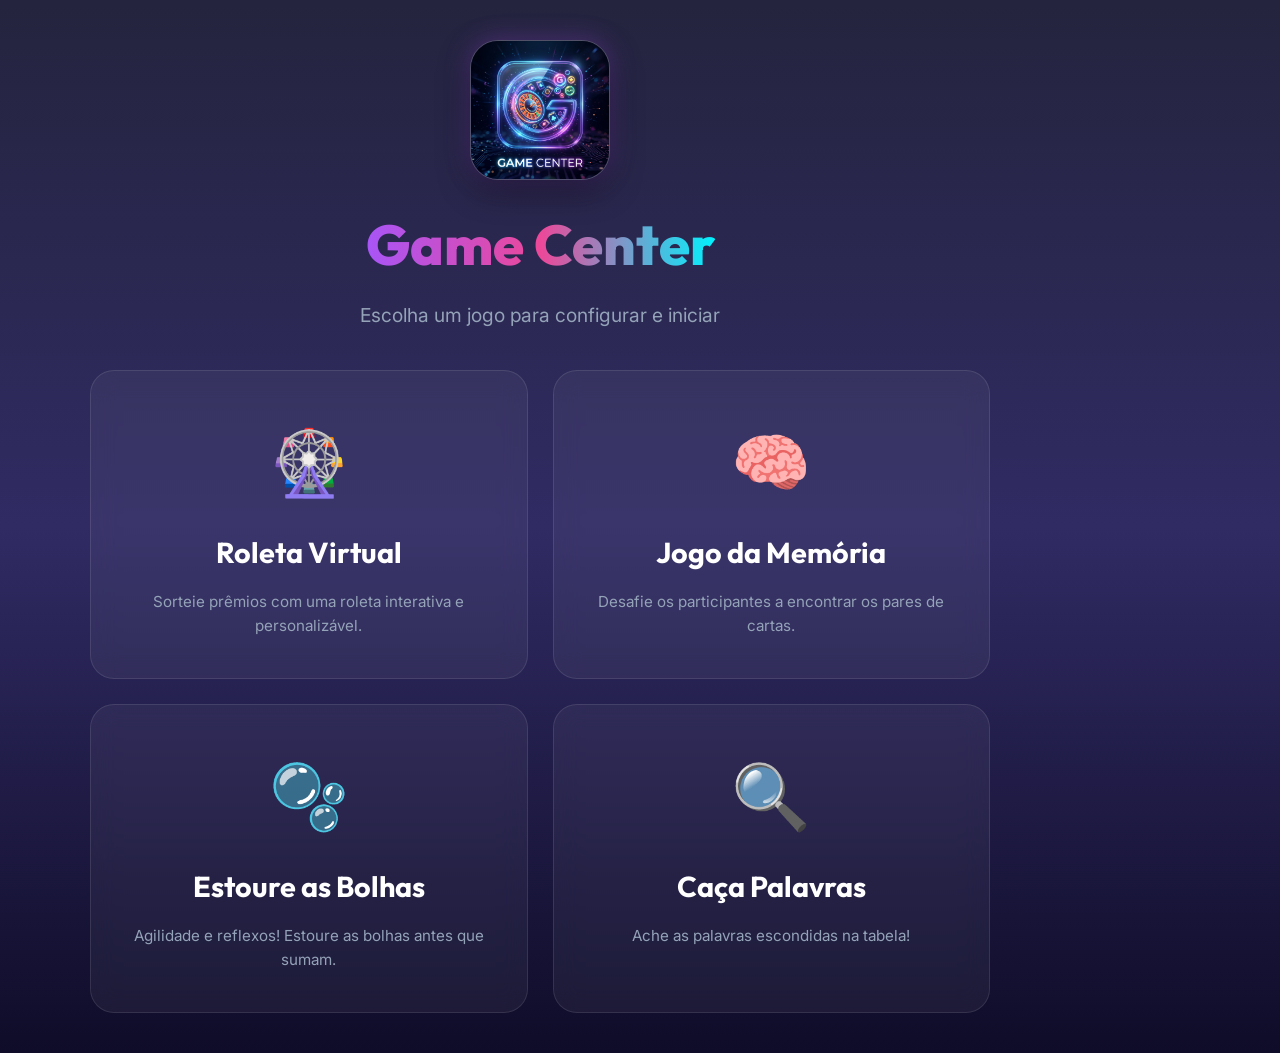
==== commit d181d2f3: "feat: Rename platform to Game Center and add official 3D Glass Portal Logo" ====
--- a/index.html
+++ b/index.html
@@ -4,7 +4,7 @@
     <meta charset="UTF-8">
     <meta name="viewport" content="width=1080, initial-scale=1.0">
     <meta name="description" content="Central de Games Interativa">
-    <title>Central de Games</title>
+    <title>Game Center</title>
     <link rel="preconnect" href="https://fonts.googleapis.com">
     <link rel="preconnect" href="https://fonts.gstatic.com" crossorigin>
     <link href="https://fonts.googleapis.com/css2?family=Outfit:wght@300;400;500;600;700;800;900&family=Inter:wght@300;400;500;600&display=swap" rel="stylesheet">
@@ -23,15 +23,32 @@
             width: 90%;
             max-width: 900px;
             text-align: center;
+            padding: 40px 0;
         }
         .hub-header {
             margin-bottom: 40px;
+            display: flex;
+            flex-direction: column;
+            align-items: center;
+        }
+        .hub-logo {
+            width: 140px;
+            height: 140px;
+            border-radius: 28px;
+            object-fit: cover;
+            margin-bottom: 20px;
+            box-shadow: 0 10px 30px rgba(0, 0, 0, 0.5), 0 0 25px rgba(168, 85, 247, 0.4);
+            border: 1px solid rgba(255, 255, 255, 0.2);
+            transition: transform 0.3s ease;
+        }
+        .hub-logo:hover {
+            transform: scale(1.05);
         }
         .hub-title {
             font-family: 'Outfit', sans-serif;
             font-size: 3.5rem;
             font-weight: 800;
-            background: linear-gradient(90deg, #a855f7, #ec4899);
+            background: linear-gradient(90deg, #a855f7, #ec4899, #00f2fe);
             -webkit-background-clip: text;
             -webkit-text-fill-color: transparent;
             margin-bottom: 10px;
@@ -96,7 +113,8 @@
 <body data-page="hub">
     <div class="hub-container">
         <header class="hub-header">
-            <h1 class="hub-title">Central de Games</h1>
+            <img src="logo-game-center.jpg" alt="Game Center Logo" class="hub-logo">
+            <h1 class="hub-title">Game Center</h1>
             <p class="hub-subtitle">Escolha um jogo para configurar e iniciar</p>
         </header>
 
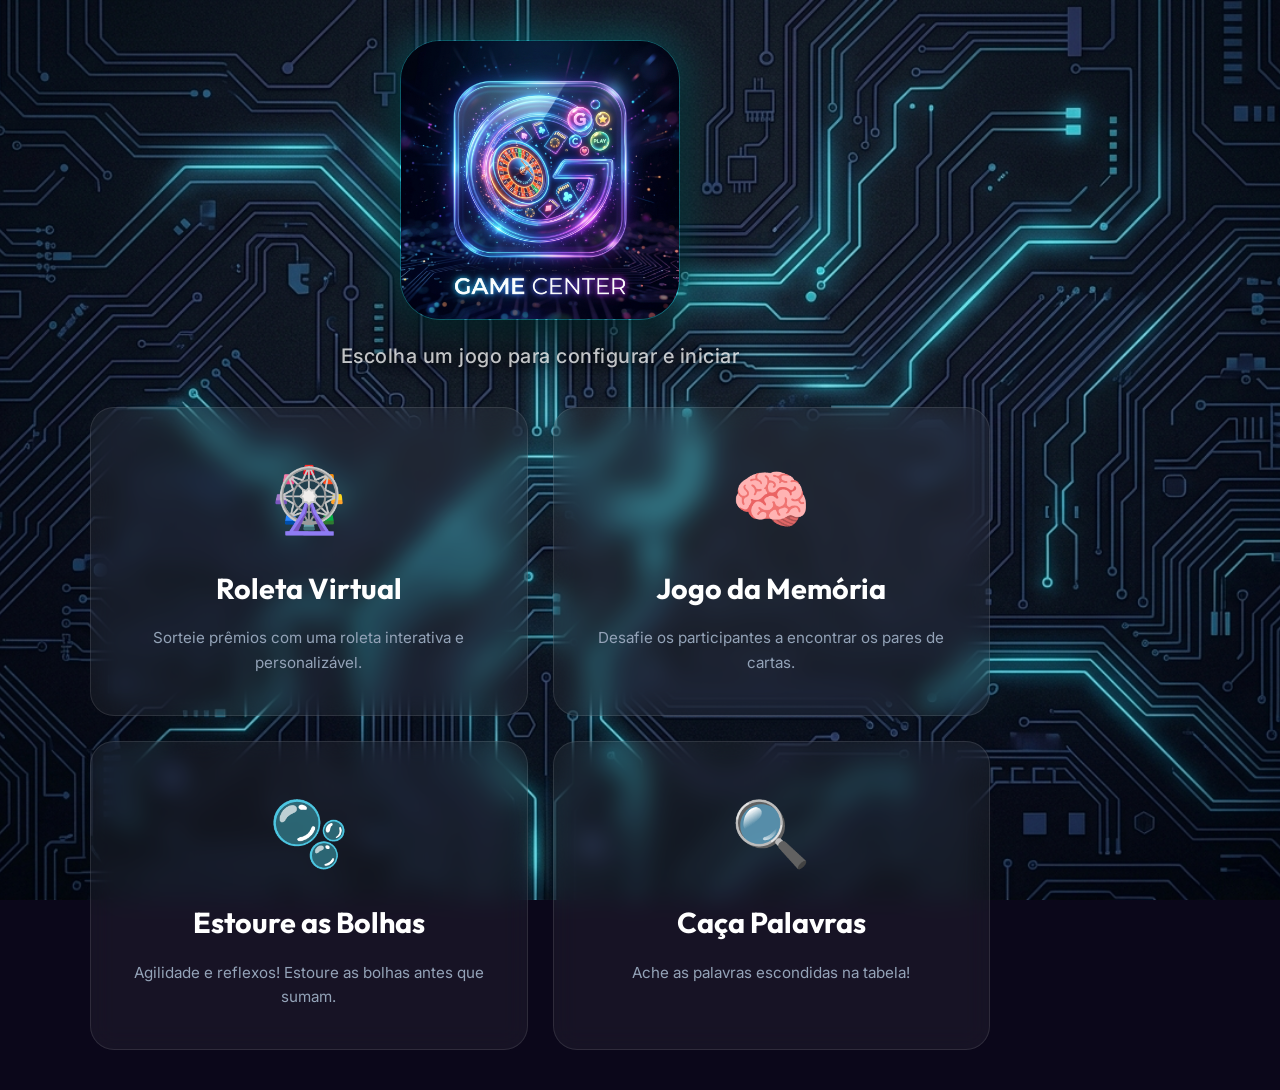
==== commit 1a4e3743: "style: Apply full-page tech wallpaper and enlarge Game Center logo emblem on hub" ====
--- a/index.html
+++ b/index.html
@@ -11,8 +11,12 @@
     <link rel="stylesheet" href="style.css">
     <style>
         body[data-page="hub"] {
-            background-color: #0f0c29;
-            background: linear-gradient(to bottom, #24243e, #302b63, #0f0c29);
+            background-color: #0b071a;
+            background-image: url('bg-hub.jpg');
+            background-size: cover;
+            background-position: center;
+            background-repeat: no-repeat;
+            background-attachment: fixed;
             color: #fff;
             display: flex;
             align-items: center;
@@ -26,36 +30,32 @@
             padding: 40px 0;
         }
         .hub-header {
-            margin-bottom: 40px;
+            margin-bottom: 35px;
             display: flex;
             flex-direction: column;
             align-items: center;
         }
         .hub-logo {
-            width: 140px;
-            height: 140px;
-            border-radius: 28px;
+            width: 280px;
+            height: 280px;
+            border-radius: 40px;
             object-fit: cover;
             margin-bottom: 20px;
-            box-shadow: 0 10px 30px rgba(0, 0, 0, 0.5), 0 0 25px rgba(168, 85, 247, 0.4);
-            border: 1px solid rgba(255, 255, 255, 0.2);
-            transition: transform 0.3s ease;
+            box-shadow: 0 15px 45px rgba(0, 0, 0, 0.7), 0 0 40px rgba(0, 242, 254, 0.35);
+            border: 1.5px solid rgba(0, 242, 254, 0.3);
+            transition: transform 0.3s cubic-bezier(0.175, 0.885, 0.32, 1.275), box-shadow 0.3s ease;
         }
         .hub-logo:hover {
-            transform: scale(1.05);
-        }
-        .hub-title {
-            font-family: 'Outfit', sans-serif;
-            font-size: 3.5rem;
-            font-weight: 800;
-            background: linear-gradient(90deg, #a855f7, #ec4899, #00f2fe);
-            -webkit-background-clip: text;
-            -webkit-text-fill-color: transparent;
-            margin-bottom: 10px;
+            transform: scale(1.06) translateY(-4px);
+            box-shadow: 0 20px 55px rgba(0, 0, 0, 0.8), 0 0 50px rgba(168, 85, 247, 0.5);
+            border-color: rgba(168, 85, 247, 0.5);
         }
         .hub-subtitle {
-            font-size: 1.2rem;
-            color: var(--text-secondary);
+            font-size: 1.25rem;
+            color: rgba(255, 255, 255, 0.75);
+            font-weight: 500;
+            letter-spacing: 0.5px;
+            text-shadow: 0 2px 10px rgba(0, 0, 0, 0.8);
         }
         .games-grid {
             display: grid;
@@ -114,7 +114,6 @@
     <div class="hub-container">
         <header class="hub-header">
             <img src="logo-game-center.jpg" alt="Game Center Logo" class="hub-logo">
-            <h1 class="hub-title">Game Center</h1>
             <p class="hub-subtitle">Escolha um jogo para configurar e iniciar</p>
         </header>
 
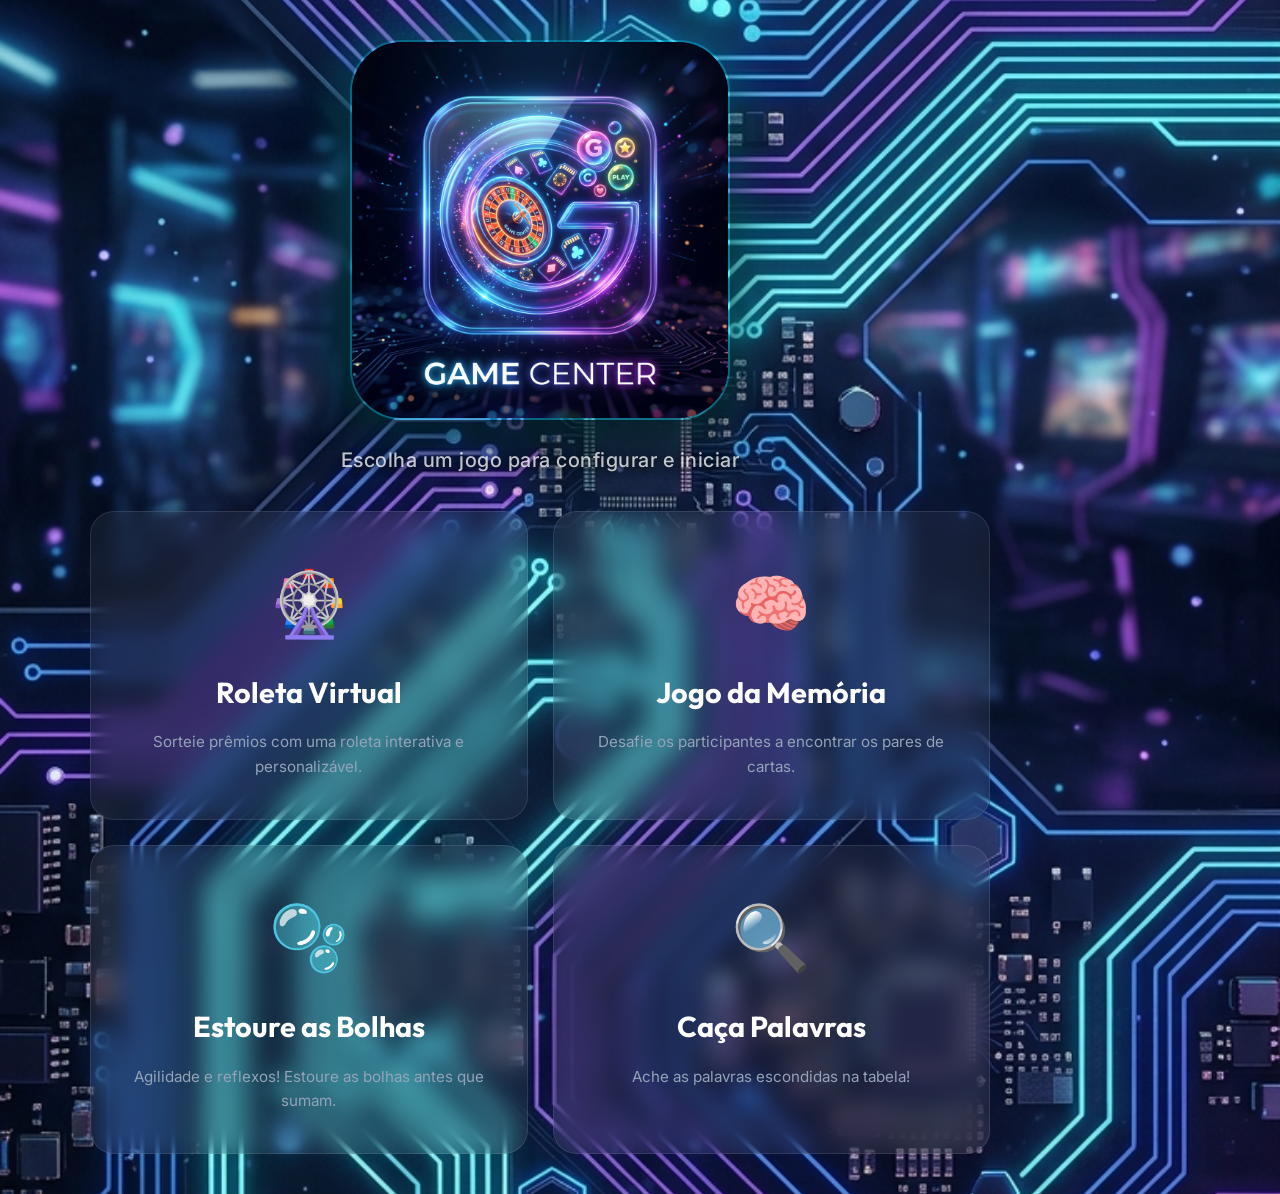
==== commit 32a6822a: "style: Replace background with native 9:16 portrait tech wallpaper for 1080x1920 totem screens and e" ====
--- a/index.html
+++ b/index.html
@@ -36,19 +36,19 @@
             align-items: center;
         }
         .hub-logo {
-            width: 280px;
-            height: 280px;
-            border-radius: 40px;
+            width: 380px;
+            height: 380px;
+            border-radius: 52px;
             object-fit: cover;
-            margin-bottom: 20px;
-            box-shadow: 0 15px 45px rgba(0, 0, 0, 0.7), 0 0 40px rgba(0, 242, 254, 0.35);
-            border: 1.5px solid rgba(0, 242, 254, 0.3);
+            margin-bottom: 24px;
+            box-shadow: 0 20px 60px rgba(0, 0, 0, 0.8), 0 0 50px rgba(0, 242, 254, 0.45);
+            border: 2px solid rgba(0, 242, 254, 0.35);
             transition: transform 0.3s cubic-bezier(0.175, 0.885, 0.32, 1.275), box-shadow 0.3s ease;
         }
         .hub-logo:hover {
-            transform: scale(1.06) translateY(-4px);
-            box-shadow: 0 20px 55px rgba(0, 0, 0, 0.8), 0 0 50px rgba(168, 85, 247, 0.5);
-            border-color: rgba(168, 85, 247, 0.5);
+            transform: scale(1.05) translateY(-4px);
+            box-shadow: 0 25px 70px rgba(0, 0, 0, 0.9), 0 0 65px rgba(168, 85, 247, 0.6);
+            border-color: rgba(168, 85, 247, 0.6);
         }
         .hub-subtitle {
             font-size: 1.25rem;
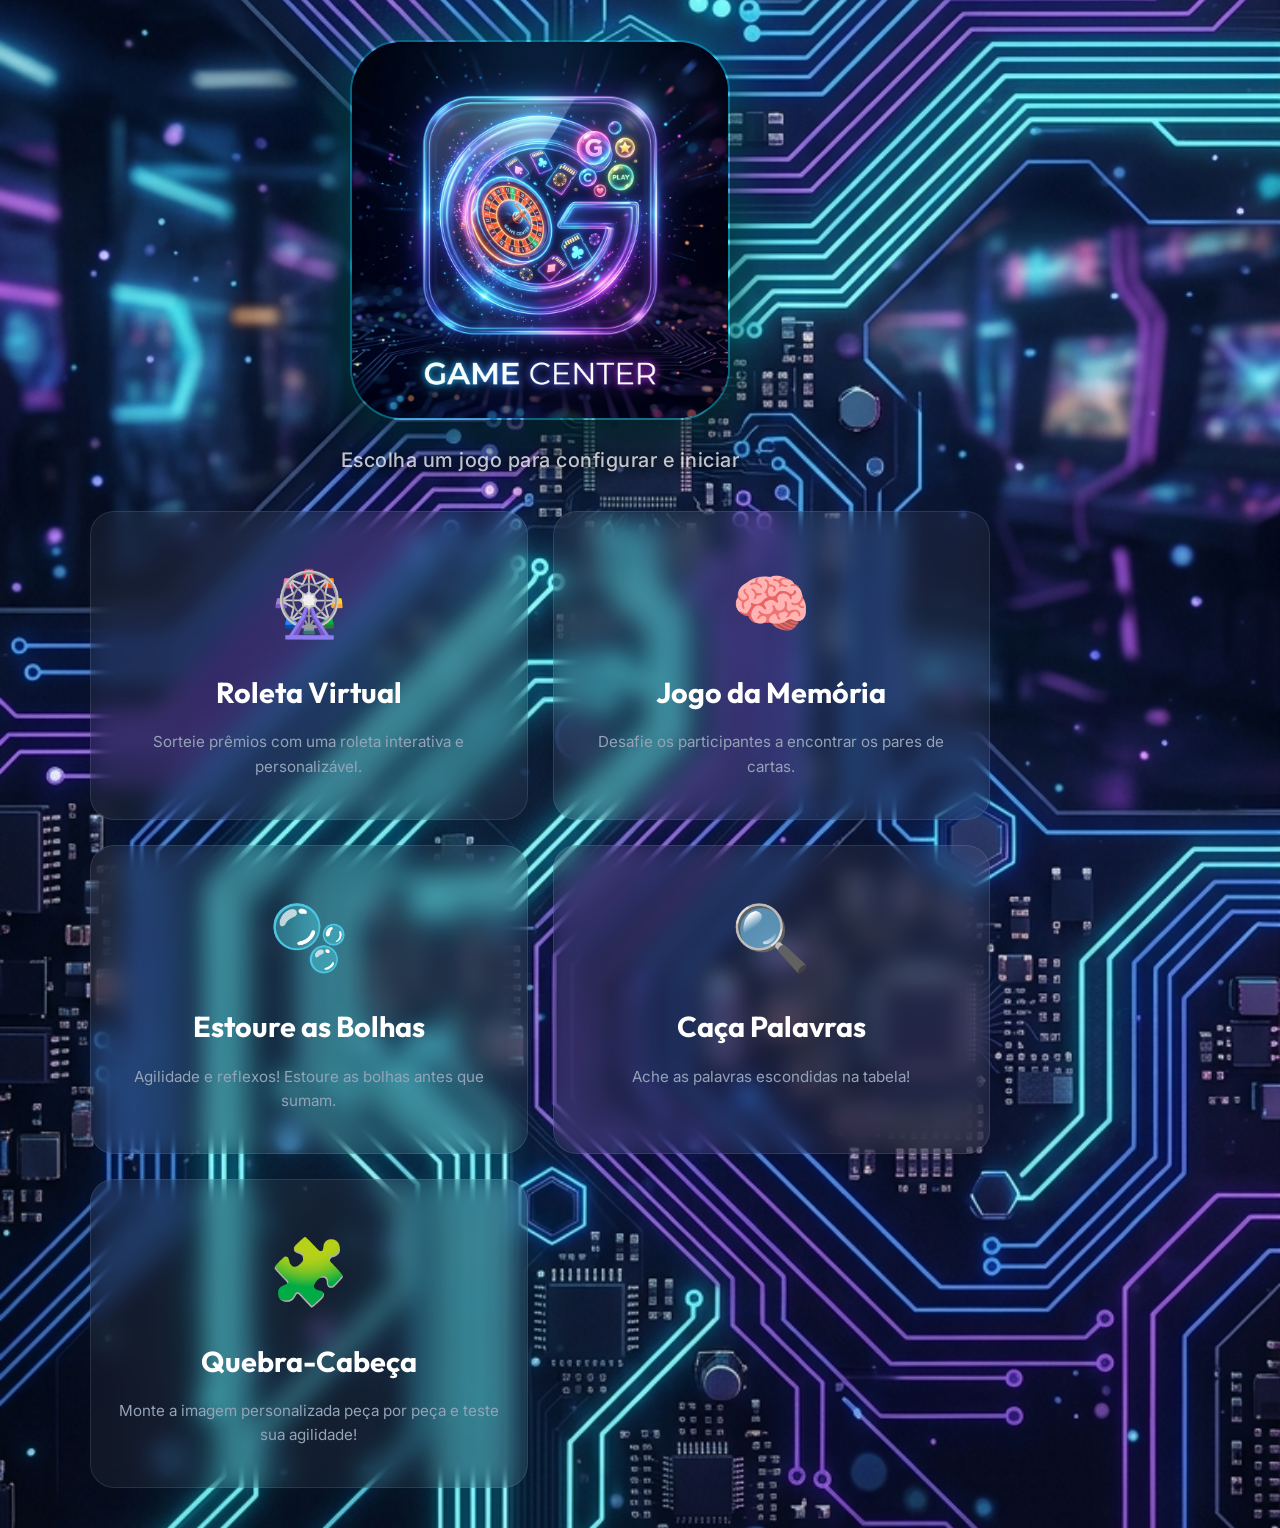
==== commit 36b1c0d5: "feat: Adiciona jogo Quebra-Cabeça e aprimora controle de tempo da roleta com persistência e botões z" ====
--- a/index.html
+++ b/index.html
@@ -145,6 +145,13 @@
                 <h2 class="game-title">Caça Palavras</h2>
                 <p class="game-desc">Ache as palavras escondidas na tabela!</p>
             </a>
+
+            <!-- 5. Quebra-Cabeça -->
+            <a href="config-quebra-cabeca.html" class="game-card" aria-label="Acessar Quebra-Cabeça">
+                <div class="game-icon">🧩</div>
+                <h2 class="game-title">Quebra-Cabeça</h2>
+                <p class="game-desc">Monte a imagem personalizada peça por peça e teste sua agilidade!</p>
+            </a>
         </div>
     </div>
 </body>
